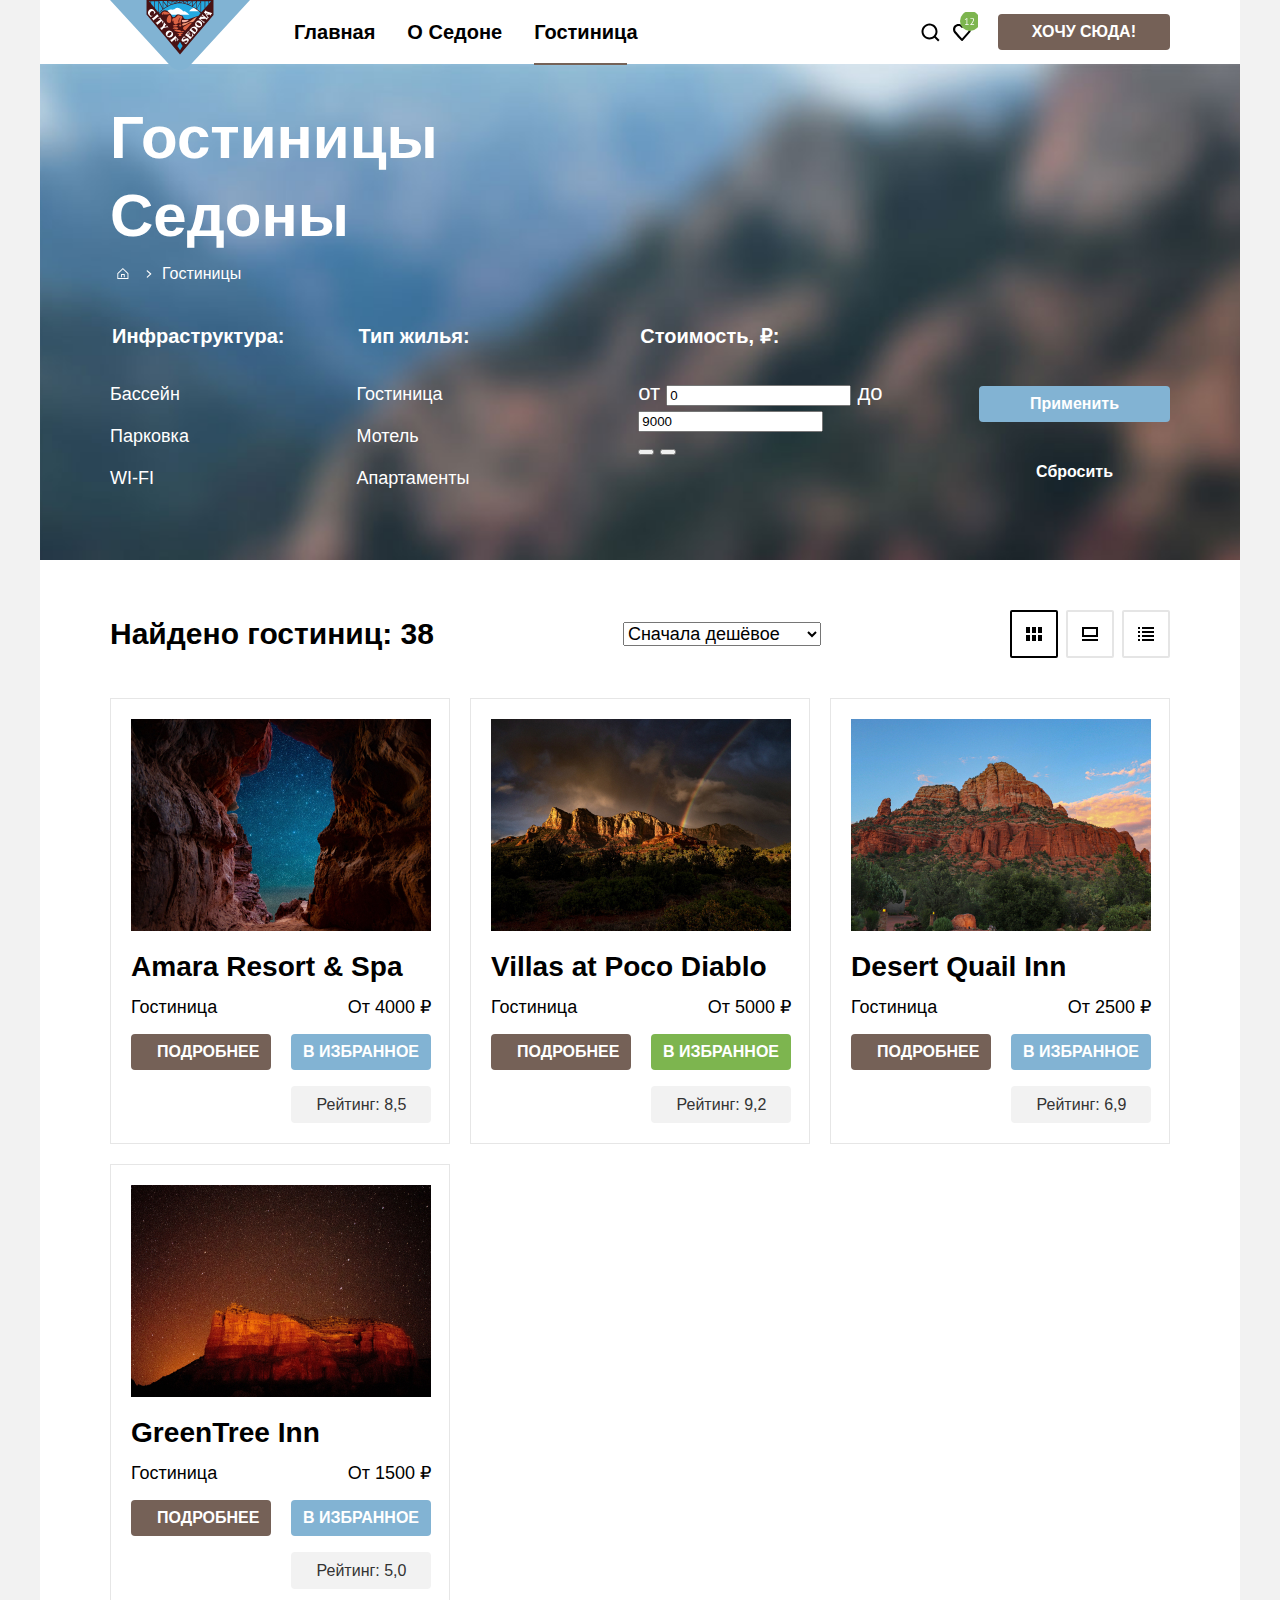
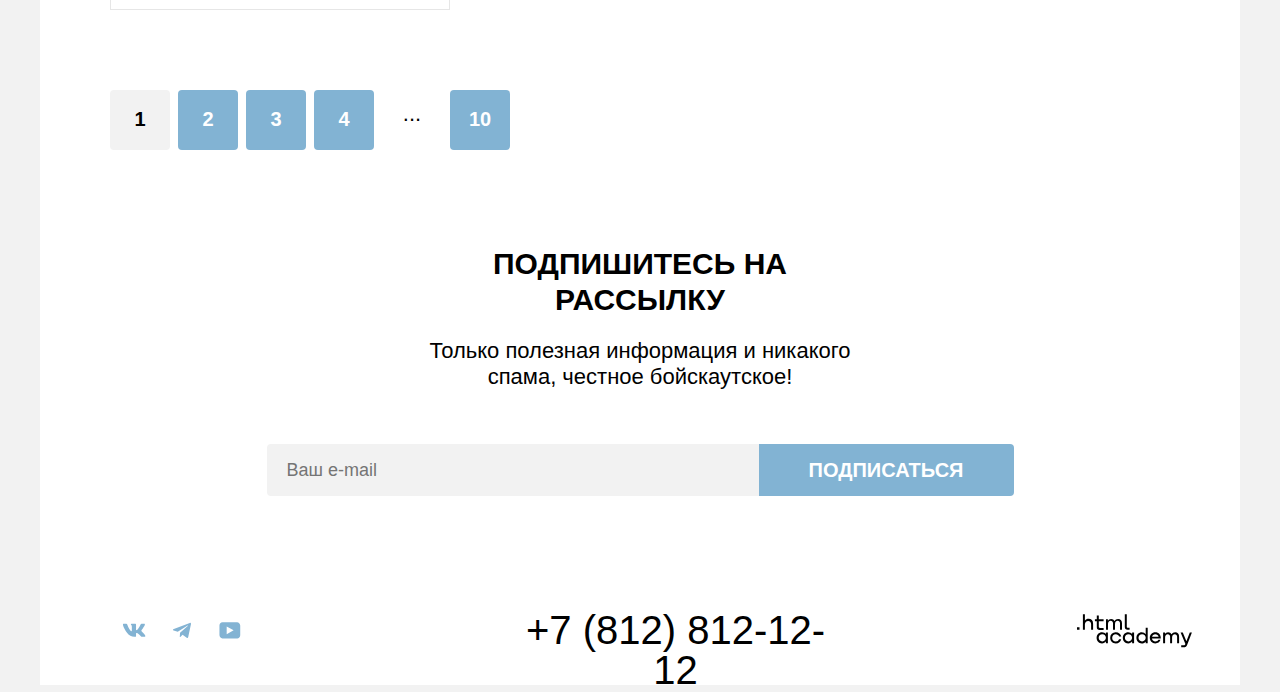
==== catalog.html @ b6781c2a "Добавляет спан и изменят название класса в фильтр гостиниц" ====
<!DOCTYPE html>
<html lang="ru">
  <head>
    <meta charset="utf-8">
    <title>Каталог</title>
    <link rel="stylesheet" href="styles/styles.css">
  </head>
  <body>
    <!--Шапка-->
    <header class="main-header">
      <nav class="main-navigation">
        <a class="main-header-logo return-logo" href="index.html">
          <img src="images/header/logo.svg" width="140" height="70" class="logo" alt="логотип Седоны">
        </a>

        <ul class="navigation-list">
          <li class="navigation-item">
            <a class="navigation-link" href="index.html">Главная</a>
          </li>
          <li class="navigation-item">
            <a class="navigation-link" href="index.html">О Седоне</a>
          </li>
          <li class="navigation-item">
            <a class="navigation-link navigation-link-current" href="catalog.html">Гостиница</a>
          </li>
        </ul>

        <ul class="navigation-list navigation-user">
          <li class="navigation-item">
            <a class="navigation-link" href="#">
              <span class="visually-hidden">
                Поиск
              </span>
            </a>
          </li>
          <li class="navigation-item">
            <a class="navigation-link" href="#">
              <span class="visually-hidden">
                Избранное
              </span>
            </a>
          </li>
          <li class="navigation-item">
            <a class="navigation-link-button" href="#">
              <span class="link-want">
                Хочу сюда!
              </span>
            </a>
          </li>
        </ul>
      </nav>
    </header>


    <main class="main-current main-container">
      <div class="page-container">
        <!--Хлебные крошки-->
        <section class="catalog-hotels-filter">
          <header class="inner-header">
            <h1 class="inner-header-title">Гостиницы Седоны</h1>
            <ul class="breadcrumb">
              <li class="breadcrumb-item">
                <a class="breadcrumb-link" href="index.html">
                  <svg class="breadcrumb-icon" aria-hidden="true" focusable="false" width="12" height="15" viewBox="0 0 13 13" fill="currentColor" xmlns="http://www.w3.org/2000/svg">
                    <path d="M6.37.5l-6 5.8v6.2h12V6.3l-6-5.8zm5 11h-10V6.7l5-4.8 5 4.8v4.8z"/>
                    <path d="M4.37 10.5h1V8h2v2.5h1V7h-4v3.5z"/>
                  </svg>
                  <span class="visually-hidden">Главная</span>
                </a>
              </li>
              <li class="breadcrumb-item">
                <a class="breadcrumb-link">Гостиницы</a>
              </li>
            </ul>
          </header>

          <!--Фильтр гостинец-->
          <form class="catalog-filter" action="https://echo.htmlacademy.ru/" method="get">
            <h2 class="visually-hidden">Список отелей с фильтрами</h2>
            <fieldset class="catalog-filter-group">
              <legend class="catalog-filter-title">Инфраструктура:</legend>
              <ul class="catalog-filter-list">
                <li class="catalog-filter-item">
                  <label class="control">
                    <input class="visually-hidden control-input" type="checkbox" name="swimming-pool" checked>
                    <span class="control-mark"></span>
                    <span class="control-label">Бассейн</span>
                  </label>
                </li>
                <li class="catalog-filter-item">
                  <label class="control">
                    <input class="visually-hidden control-input" type="checkbox" name="parking" checked>
                    <span class="control-mark"></span>
                    <span class="control-label">Парковка</span>
                  </label>
                </li>
                <li class="catalog-filter-item">
                  <label class="control">
                    <input class="visually-hidden control-input" type="checkbox" name="wi-fi">
                    <span class="control-mark"></span>
                    <span class="control-label">WI-FI</span>
                  </label>
                </li>
              </ul>
            </fieldset>

            <fieldset class="catalog-filter-group">
              <legend class="catalog-filter-title">Тип жилья:</legend>
              <ul class="catalog-filter-list">
                <li class="catalog-filter-item">
                  <label class="control">
                    <input class="visually-hidden control-input" type="radio" name="type-housing" value="hotel" checked>
                    <span class="control-mark"></span>
                    <span class="control-label">Гостиница</span>
                  </label>
                </li>
                <li class="catalog-filter-item">
                  <label class="control">
                    <input class="visually-hidden control-input" type="radio" name="type-housing" value="motel">
                    <span class="control-mark"></span>
                    <span class="control-label">Мотель</span>
                  </label>
                </li>
                <li class="catalog-filter-item">
                  <label class="control">
                    <input class="visually-hidden control-input" type="radio" name="type-housing" value="apartments">
                    <span class="control-mark"></span>
                    <span class="control-label">Апартаменты</span>
                  </label>
                </li>
              </ul>
            </fieldset>

            <fieldset class="catalog-filter-group catalog-сost">
              <legend class="catalog-filter-title">Стоимость, ₽:</legend>
              <div class="range">
                <div class="range-wrapper-inputs">
                  <label class="range-left-label" for="min-value">от</label>
                  <input class="range-input" name="min-value" id="min-value" type="number" min="0" value="0">
                  <span class="visually-hidden">минимальное значение</span>
                  <label class="range-right-label" for="max-value">до</label>
                  <input class="range-input range-input-right" name="max-value" id="max-value" type="number" value="9000">
                  <span class="visually-hidden">максимальное значение</span>
                </div>

                <div class="range-scale">
                  <div class="range-bar" style="left: 0; width: 226px">
                    <button class="range-toggle toggle-min">
                      <span class="visually-hidden">Изменить минимальную цену.</span>
                    </button>
                    <button class="range-toggle toggle-max">
                      <span class="visually-hidden">Изменить максимальную цену.</span>
                    </button>
                  </div>
                </div>
              </div>
            </fieldset>

            <!--Кнопки-->
            <div class="container-button">
              <button class="button-apply" type="submit">Применить</button>
              <button class="button-reset" type="submit">Сбросить</button>
            </div>
          </form>
        </section>

        <!--Каталог гостинец-->
        <section class="catalog-hotels">
          <h2 class="visually-hidden">Каталог гостиниц</h2>
          <p class="number-hotels">Найдено гостиниц: 38</p>
          <select class="select-control" aria-label="Сортировка">
            <option class="cheap">Сначала дешёвое</option>
            <option class="popular">Сначала популярное</option>
            <option class="expensive">Сначала дорогое</option>
          </select>

          <div class="container-form">
            <a class="button-table" href="#">
              <span class="visually-hidden">Показать в виде таблицы</span>
            </a>
            <a class="button-slideshow" href="#">
              <span class="visually-hidden">Показать в виде шлайд-шоу</span>
            </a>
            <a class="button-list" href="#">
              <span class="visually-hidden">Показать в виде листа</span>
            </a>
          </div>
        </section>

        <!--Карточки гостиниц-->
        <section class="card">
          <div class="wrapper-card">
            <ul class="hotel-list">
              <li class="hotel-card">
                <a class="hotel-card-link" href="catalog.html">
                  <img class="hotel-card-image" src="images/catalog-page/hotels/amara-resort-spa.jpg" width="300" height="212" alt="Amara Resort & Spa">
                  <h3 class="hotel-card-title">Amara Resort & Spa</h3>
                </a>
                <div class="wrapper">
                  <span class="hotel-card-text">Гостиница</span>
                  <span class="hotel-card-text-value">От 4000 ₽</span>
                  <a class="hotel-card-button" href="catalog.html">подробнее</a>
                  <button class="hotel-card-button-add" type="button">в избранное</button>
                  <p class="hotel-rating rating-star-4">
                    <span class="visually-hidden">4 звезды</span>
                  </p>
                  <p class="hotel-top-card">Рейтинг: 8,5</p>
                </div>
              </li>
            </ul>
            <ul class="hotel-list">
              <li class="hotel-card">
                <a class="hotel-card-link" href="catalog.html">
                  <img class="hotel-card-image" src="images/catalog-page/hotels/villas-at-poco-diablo.jpg" width="300" height="212" alt="Villas at Poco Diablo">
                  <h3 class="hotel-card-title">Villas at Poco Diablo</h3>
                </a>
                <div class="wrapper">
                  <span class="hotel-card-text">Гостиница</span>
                  <span class="hotel-card-text-value">От 5000 ₽</span>
                  <a class="hotel-card-button" href="catalog.html">подробнее</a>
                  <button class="hotel-card-button-add hotel-chosen" type="button">в избранное</button>
                  <p class="hotel-rating rating-star-4">
                    <span class="visually-hidden">4 звезды</span>
                  </p>
                  <p class="hotel-top-card">Рейтинг: 9,2</p>
                </div>
              </li>
            </ul>
            <ul class="hotel-list">
              <li class="hotel-card">
                <a class="hotel-card-link" href="catalog.html">
                  <img class="hotel-card-image" src="images/catalog-page/hotels/desert-quail-inn.jpg" width="300" height="212" alt="Desert Quail Inn">
                  <h3 class="hotel-card-title">Desert Quail Inn</h3>
                </a>
                <div class="wrapper">
                  <span class="hotel-card-text">Гостиница</span>
                  <span class="hotel-card-text-value">От 2500 ₽</span>
                  <a class="hotel-card-button" href="catalog.html">подробнее</a>
                  <button class="hotel-card-button-add" type="button">в избранное</button>
                  <p class="hotel-rating rating-star-3">
                    <span class="visually-hidden">3 звезды</span>
                  </p>
                  <p class="hotel-top-card">Рейтинг: 6,9</p>
                </div>
              </li>
            </ul>
            <ul class="hotel-list">
              <li class="hotel-card">
                <a class="hotel-card-link" href="catalog.html">
                  <img class="hotel-card-image" src="images/catalog-page/hotels/greentree-inn.jpg" width="300" height="212" alt="GreenTree Inn">
                  <h3 class="hotel-card-title">GreenTree Inn</h3>
                </a>
                <div class="wrapper">
                  <span class="hotel-card-text">Гостиница</span>
                  <span class="hotel-card-text-value">От 1500 ₽</span>
                  <a class="hotel-card-button" href="catalog.html">подробнее</a>
                  <button class="hotel-card-button-add" type="button">в избранное</button>
                  <p class="hotel-rating rating-star-2">
                    <span class="visually-hidden">2 звезды</span>
                  </p>
                  <p class="hotel-top-card">Рейтинг: 5,0</p>
                </div>
              </li>
            </ul>
          </div>

          <!--Пагинация-->
          <ul class="card-pagination">
            <li class="pagination-item">
              <a class="pagination-link pagination-choose">1</a>
            </li>
            <li class="pagination-item">
              <a class="pagination-link" href="#">2</a>
            </li>
            <li class="pagination-item">
              <a class="pagination-link" href="#">3</a>
            </li>
            <li class="pagination-item">
              <a class="pagination-link" href="#">4</a>
            </li>
            <li class="pagination-item">
              <a class="pagination-link pagination-other" href="#">...</a>
            </li>
            <li class="pagination-item">
              <a class="pagination-link">10</a>
            </li>
          </ul>
        </section>

        <!-- Рассылка -->
        <section class="newsletter newsletter-catalog">
          <h2 class="newsletter-title">Подпишитесь на рассылку</h2>
          <p class="newsletter-text">Только полезная информация и никакого спама, честное бойскаутское!</p>
          <form class="newsletter-form" action="https://echo.htmlacademy.ru/" method="post">
            <label class="newsletter-label">
              <input class="field" placeholder="Ваш e-mail" type="email" name="newsletter-email">
            </label>
            <button class="newsletter-button" type="submit">Подписаться</button>
          </form>
        </section>
      </div>
    </main>

    <!-- Подвал -->
    <footer class="main-footer">
      <section class="footer-social">
        <h2 class="visually-hidden">Нас можно найти</h2>
        <ul class="footer-social-list">
          <li class="footer-social-item">
            <a class="footer-social-link" href="https://vk.com/htmlacademy">
              <svg class="vkontakte-icon" aria-hidden="true" focusable="false" width="24" height="14" viewBox="0 0 25 15" fill="currentColor" xmlns="http://www.w3.org/2000/svg">
                <path fill-rule="evenodd" clip-rule="evenodd" d="M24.116 1.804c.166-.546 0-.948-.795-.948h-2.625c-.668 0-.976.347-1.143.73 0 0-1.335 3.196-3.226 5.272-.612.602-.89.793-1.224.793-.167 0-.418-.19-.418-.738V1.804c0-.656-.184-.948-.74-.948H9.817c-.417 0-.668.304-.668.593 0 .621.946.765 1.043 2.513V7.76c0 .833-.153.984-.487.984-.89 0-3.055-3.21-4.34-6.885-.249-.715-.5-1.003-1.172-1.003H1.566c-.75 0-.9.347-.9.73 0 .682.89 4.07 4.145 8.551 2.17 3.06 5.225 4.72 8.008 4.72 1.67 0 1.875-.369 1.875-1.004V11.54c0-.737.158-.884.687-.884.39 0 1.057.192 2.615 1.667 1.78 1.75 2.073 2.533 3.075 2.533h2.625c.75 0 1.126-.368.91-1.096-.238-.724-1.088-1.775-2.215-3.022-.612-.71-1.53-1.475-1.809-1.858-.389-.49-.278-.71 0-1.147 0 0 3.2-4.426 3.533-5.929h.001z">
              </svg>
              <span class="visually-hidden">ВКонтакте</span>
            </a>
          </li>
          <li class="footer-social-item">
            <a class="footer-social-link" href="https://t.me/htmlacademy">
              <svg class="telegram-icon" aria-hidden="true" focusable="false"  width="18" height="16" viewBox="0 0 18 16" fill="currentColor" xmlns="http://www.w3.org/2000/svg">
                <path d="M16.79.96L.84 7.1c-1.09.44-1.08 1.05-.2 1.32l4.1 1.28 9.47-5.98c.44-.27.85-.13.52.17l-7.68 6.93-.28 4.22c.41 0 .6-.2.83-.41l1.99-1.94 4.13 3.06c.77.42 1.31.2 1.5-.71l2.72-12.8c.28-1.1-.43-1.61-1.16-1.28z">
              </svg>
              <span class="visually-hidden">Телеграм</span>
            </a>
          </li>
          <li class="footer-social-item">
            <a class="footer-social-link" href="https://www.youtube.com/user/htmlacademyru">
              <svg class="youtube-icon" aria-hidden="true" focusable="false"  width="22" height="17" viewBox="0 0 23 18" fill="currentColor" xmlns="http://www.w3.org/2000/svg">
                <path d="M18.94.36H3.51C1.65.36.33 1.95.33 3.76v10.09c0 1.91 1.32 3.5 3.18 3.5h15.65c1.64 0 3.17-1.59 3.17-3.4V3.76c-.22-1.8-1.53-3.4-3.39-3.4zM7.99 12.89V4.82l7.34 4.04-7.34 4.03z">
              </svg>
              <span class="visually-hidden">Ютуб</span>
            </a>
          </li>
        </ul>
      </section>

      <section class="footer-contact">
        <h2 class="visually-hidden">Номер телефона</h2>
        <a class="footer-contact-number" href="tel:+78128121212">+7 (812) 812-12-12</a>
      </section>

      <section class="logo-html-academy">
        <h2 class="visually-hidden">Логотип html academy</h2>
        <a class="logo-html-academy-link" href="https://htmlacademy.ru/">
          <svg class="html-academy-icon" aria-hidden="true" focusable="false"  width="115" height="34" fill="currentColor" xmlns="http://www.w3.org/2000/svg">
            <path d="M0 13.26v2.6h2.5v-2.6H0zm11.6-8.4c-1.6 0-2.8.7-3.6 1.7h-.1V.36h-2v15.5h2v-5.3c0-2.1 1.3-3.6 3.3-3.6 1.8 0 2.9 1.4 2.9 3.2v5.7h2v-6.1c.1-3-1.8-4.9-4.5-4.9zm15 .3h-4.8v-3.7h-2v3.8h-1.9v2h1.9v6c0 1.7 1 2.7 2.7 2.7h4.1v-2h-3.7c-.7 0-1.1-.4-1.1-1.1v-5.7h4.8v-2zm14.5-.2c-1.6 0-2.9.8-3.5 2.1h-.1c-.6-1.2-1.8-2.1-3.4-2.1-1.4 0-2.5.8-3.1 1.8h-.1v-1.6H29v10.6h2v-5.4c0-2 1-3.5 2.6-3.5 1.5 0 2.4 1 2.4 2.6v6.3h2v-5.6c0-2.4 1.4-3.3 2.6-3.3 1.5 0 2.4 1 2.4 2.6v6.3h2v-6.5c.1-2.5-1.4-4.3-3.9-4.3zm6.7 8.1c0 1.7 1 2.7 2.8 2.7h2v-2h-1.7c-.7 0-1.1-.4-1.1-1.1V.36h-2v12.7zm-18.9 7c-.9-1.1-2.2-1.8-3.9-1.8-3.1 0-5.4 2.3-5.4 5.6s2.3 5.6 5.4 5.6c1.8 0 3-.8 3.8-1.9h.1v1.6h2v-10.6h-2v1.5zm-3.6 7.4c-2.2 0-3.6-1.6-3.6-3.6s1.4-3.6 3.6-3.6 3.6 1.6 3.6 3.6c0 1.9-1.4 3.6-3.6 3.6zm18.9-5.1c-.5-2.4-2.6-4.1-5.4-4.1a5.4 5.4 0 0 0-5.6 5.6c0 3.1 2.2 5.6 5.6 5.6 2.8 0 4.9-1.8 5.4-4.2h-2.1a3.4 3.4 0 0 1-3.3 2.3c-2.2 0-3.6-1.6-3.6-3.6s1.4-3.6 3.6-3.6c1.6 0 2.8 1 3.3 2.2h2.1v-.2zm10.9-2.3c-.9-1.1-2.2-1.8-3.9-1.8-3.1 0-5.4 2.3-5.4 5.6s2.3 5.6 5.4 5.6c1.8 0 3-.8 3.8-1.9h.1v1.6h2v-10.6h-2v1.5zm-3.6 7.4c-2.2 0-3.6-1.6-3.6-3.6s1.4-3.6 3.6-3.6 3.6 1.6 3.6 3.6c0 1.9-1.5 3.6-3.6 3.6zm17.2-7.3c-.9-1.1-2.2-1.9-3.9-1.9-3.1 0-5.4 2.3-5.4 5.6s2.2 5.6 5.4 5.6c1.7 0 3-.8 3.8-1.8h.1v1.5h2v-15.4h-2v6.4zm-3.6 7.3c-2.2 0-3.6-1.6-3.6-3.6s1.4-3.6 3.6-3.6 3.6 1.6 3.6 3.6c-.1 2-1.5 3.6-3.6 3.6zm13.2-9.2c-3.3 0-5.5 2.5-5.5 5.6 0 3 2.1 5.6 5.5 5.6 2.5 0 4.5-1.3 5.2-3.6h-2.1c-.5 1-1.6 1.6-3 1.6-1.9 0-3.3-1.3-3.4-2.9h8.8c.2-3.6-2-6.3-5.5-6.3zm0 1.9c1.7 0 3 1 3.3 2.6h-6.5c.3-1.5 1.5-2.6 3.2-2.6zm19.9-1.9c-1.6 0-2.9.8-3.6 2h-.1c-.6-1.2-1.8-2-3.4-2-1.4 0-2.5.7-3.1 1.8v-1.5h-1.9v10.6h2v-5.4c0-2 1-3.4 2.6-3.5 1.5 0 2.4 1 2.4 2.6v6.3h2v-5.6c0-2.4 1.4-3.3 2.6-3.3 1.5 0 2.4 1 2.4 2.6v6.3h2v-6.5c.1-2.6-1.4-4.4-3.9-4.4zm11.2 9.1l-3.6-8.9h-2.2l4.8 11.6c-.3.9-.7 1.2-1.7 1.2h-2.5v2h2.5c1.8 0 2.8-.8 3.5-2.6l4.7-12.2h-2.1l-3.4 8.9z">
          </svg>
        </a>
      </section>
    </footer>
  </body>
</html>
---- styles/styles.css ----
@font-face {
  font-family: "PT Sans";
  font-style: normal;
  font-weight: 400;
  src: url("../fonts/ptsans-400.woff2") format("woff2");
  font-display: swap;
}

@font-face {
  font-family: "PT Sans";
  font-style: normal;
  font-weight: 700;
  src: url("../fonts/ptsans-700.woff2") format("woff2");
  font-display: swap;
}

html {
  height: 100%;
}

body {
  font-family: "PT Sans", sans-serif;
  font-size: 22px;
  font-weight: 400;
  line-height: 26px;
  background-color: #f2f2f2;
  color: #000000;
  display: flex;
  flex-direction: column;
  margin: 0;
  min-height: 100%;
}

.main-container {
  flex-grow: 1;
}

.page-container {
  margin: 0 auto;
  width: 1200px;
}

.visually-hidden {
  position: absolute;
  width: 1px;
  height: 1px;
  margin: -1px;
  border: 0;
  padding: 0;
  white-space: nowrap;
  clip-path: inset(100%);
  clip: rect(0, 0, 0, 0);
  overflow: hidden;
}

/*Кнопки*/
.newsletter-button {
  font-family: "PT Sans", sans-serif;
  font-size: 20px;
  line-height: 36px;
  color: #ffffff;
  background-color: #82b3d3;
  font-weight: 700;
  text-align: center;
  text-transform: uppercase;
  border: none;
  border-radius: 0 4px 4px 0;
  padding: 8px 50px;
}

.newsletter-button:hover {
  background-color: #68a2ca;
}

.newsletter-button:focus-visible {
  background-color: #68a2ca;
}

.newsletter-button:active {
  background-color: #82b3d3;
  color: rgba(255, 255, 255, 0.3);
}


.button-apply {
  font-size: 16px;
  line-height: 20px;
  color: #ffffff;
  background-color: #82b3d3;
  font-weight: 700;
  text-align: center;
}

.button-reset {
  font-size: 16px;
  line-height: 20px;
  color: #ffffff;
  font-weight: 700;
  text-align: center;
}

.hotel-card-button-add {
  font-size: 16px;
  line-height: 20px;
  color: #ffffff;
  background-color: #82b3d3;
  font-weight: 700;
  text-align: center;
  border-radius: 4px;
  border: none;
  text-transform: uppercase;
}

.hotel-card-button-add:hover {
  background-color: #68a2ca;
}

.hotel-card-button-add:focus-visible {
  background-color: #68a2ca;
}

.hotel-card-button-add:active {
  background-color: #82b3d3;
  color: rgba(255, 255, 255, 0.3);
}

/*<Шапка*/
.main-header{
  background-color: #ffffff;
  width: 1200px;
  margin: 0 auto;
}

.main-header-logo {
  margin: 0 30px 0 70px;
  position: absolute;
  z-index: 1;
}

.main-navigation {
  width: 1200px;
  display: flex;
}

.navigation-list {
  min-width: 432px;
  margin: 0 0 0 238px;
  padding: 0;
  list-style-type: none;
  display: flex;
  flex-wrap: wrap;
  align-items: center;
}

.navigation-list .navigation-user {
  min-width: 44px;
  min-height: 64px;
}

.navigation-user {
  min-width: 295px;
  margin-left: auto;
  margin-right: 70px;
  justify-content: flex-end;
}

.navigation-user .navigation-item:nth-child(1) .navigation-link {
  background-image: url(../images/header/search.svg);
  background-repeat: no-repeat;
  background-position: center;
}

.navigation-user .navigation-item:nth-child(2) .navigation-link {
  background-image: url(../images/header/add-to-favorites.svg);
  background-repeat: no-repeat;
  background-position: center;
}

.navigation-link {
  font-size: 20px;
  line-height: 24px;
  color: #000000;
  font-weight: 700;
  text-align: center;
  text-decoration: none;
  text-transform: capitalize;
  padding: 20px 16px;
  display: block;
}

.navigation-link:hover {
  outline: 2px solid #000000;
}

.navigation-link:focus-visible {
  outline: 2px solid #000000;
}

.navigation-link:active {
  outline: 2px solid #000000;
}

.navigation-current::before {
  height: 2px;
  background-color: #756257;
  width: 68px;
  content: "";
  position: absolute;
  top: 63px;
  z-index: 1;
}

.navigation-link-button {
  font-size: 16px;
  line-height: 20px;
  color: #ffffff;
  background-color: #756157;
  font-weight: 700;
  text-align: center;
  text-decoration: none;
  text-transform: uppercase;
  display: block;
  padding: 8px 34px;
  margin-left: 20px;
  border-radius: 4px;
}

.navigation-link-button:hover {
  background-color: #615048;
}

.navigation-link-button:focus-visible {
  background-color: #615048;
}

.navigation-link-button:active {
  background-color: #756157;
  color: rgba(255, 255, 255, 0.3);
}

/*Добро пожаловать в Седону*/
.welcom-sedona {
  background-image: url("../images/background-сanyon.jpg");
  background-color: 	#808080;
  background-repeat: no-repeat;
  text-align: center;
  position: relative;
  padding: 51px 0 81px;
  background-size: cover;
  background-position: center;
}

.welcom-sedona::after {
  content: "";
  background-image: url("../images/white-background.svg");
  position: absolute;
  width: 1200px;
  height: 57px;
  left: 0;
  top: 432px;
}

/*Описание Седоны*/
.description-sedona {
background-color: #ffffff;
height: 282px;
}

.sedona {
  font-size: 30px;
  line-height: 36px;
  font-weight: 700;
  text-align: center;
  text-transform: uppercase;
  padding: 69px 290px 25px;
  margin: 0;
}

.sedona-text{
  text-align: center;
  margin: 0;
  padding: 0 274px 90px 275px;
}

/*Преимущества*/
.advantages {
  font-size: 18px;
  line-height: 21px;
  background-color: rgba(131, 179, 211, 0.12);
  text-align: center;
}

.advantages-list{
  padding: 0;
  margin: 0;
  display: flex;
  flex-wrap: wrap;
}

.advantages-item {
  width: 400px;
  min-height: 384px;
  list-style-type: none;
  display: flex;
  justify-content: center;
  align-items: center;
}

.advantages-title {
  font-size: 24px;
  line-height: 28px;
  font-weight: 700;
  text-transform: uppercase;
  margin: 0;
  padding-bottom: 30px;
  position: relative;
}

.advantages-title::before {
  position: absolute;
  height: 2px;
  width: 60px;
  background-color: rgba(0, 0, 0, 0.3);
  content: "";
  left: 85px;
  bottom: 0;
  right: 85px;
}

.title-town::before {
  background-color: rgba(255, 255, 255, 0.3);
}

.title-bridge::before {
  background-color: rgba(255, 255, 255, 0.3);
}

.title-icon {
  font-size: 24px;
  line-height: 28px;
  font-weight: 700;
  text-transform: uppercase;
  margin: 0;
  padding: 182px 0 30px;
  position: relative;
}

.title-home::before {
  content: "";
  background-image: url(../images/advantages/icon-home.svg);
  background-repeat: no-repeat;
  background-position: center;
  position: absolute;
  top: 85px;
  width: 75px;
  height: 72px;
}

.title-food::before {
  content: "";
  background-image: url(../images/advantages/icon-food.svg);
  background-repeat: no-repeat;
  position: absolute;
  top: 85px;
  width: 74px;
  height: 70px;
  right: 78px;
}

.title-souvenir::before {
  content: "";
  background-image: url(../images/advantages/icon-souvenir.svg);
  background-repeat: no-repeat;
  position: absolute;
  top: 85px;
  width: 64px;
  height: 76px;
  right: 83px;
}

.advantages-description {
  margin: 0;
  padding-top: 30px;
}

.advantages-item-town {
  color: #ffffff;
  background-color: #82b3d3;
  width: 400px;
  min-height: 384px;
  list-style-type: none;
  display: flex;
  justify-content: center;
  align-items: center;
}

.advantages-container {
  width: 230px;
}

.advantages-item-picture {
  list-style-type: none;
  display: block;
  height: 384px;
}

.advantages-item-road {
  background-color: rgba(131, 179, 211, 0.2);
  width: 400px;
  min-height: 384px;
  list-style-type: none;
  display: flex;
  justify-content: center;
  align-items: center;
}

.advantages-item-bridge {
  color: #ffffff;
  background-color: #82b3d3;
  width: 400px;
  min-height: 384;
  list-style-type: none;
  display: flex;
  justify-content: center;
  align-items: center;
}

.advantages-item-food {
  background-color: #ffffff;
  width: 400px;
  min-height: 384px;
  list-style-type: none;
  display: flex;
  justify-content: center;
  align-items: center;
}

.advantages-title title-home::before {
  content: "";
  background-image: url(../images/advantages/icon-home.svg);
  position: absolute;
}

/*Поиск гостиницы в Седоне*/
.interest {
  text-align: center;
  background-color: #ffffff;
  margin: 0;
  padding: 0;
}

.interest-title {
  font-size: 30px;
  line-height: 36px;
  font-weight: 700;
  text-transform: uppercase;
  padding: 96px 451px 20px;
  margin: 0;
}

.interest-description {
  margin: 0;
  padding: 0 304px 62px;
  color: #333333;
}

.interest-button {
  font-size: 20px;
  line-height: 36px;
  font-weight: 700;
  color: #ffffff;
  background-color: #756157;
  text-decoration: none;
  text-transform: uppercase;
  padding: 8px 50px;
  border-radius: 4px;
}

.interest-button:hover {
  background-color: #615048;
}

.interest-button:focus-visible {
  background-color: #615048;
}

.interest-button:active {
  background-color: #756157;
  color: rgba(255, 255, 255, 0.3);
}

.container-link {
  padding: 0 412px 96px;
}

/*Рассылка*/
.newsletter {
  color: #ffffff;
  background-image: url("../images/background-newsletter.jpg");
  width: 1200px;
  height: 415px;
  text-align: center;
  background-repeat: no-repeat;
  background-size: cover;
}

.newsletter-title {
  font-size: 30px;
  line-height: 36px;
  font-weight: 700;
  text-transform: uppercase;
  text-align: center;
  margin: 0;
  padding: 96px 398px 20px;
}

.newsletter-text {
  margin: 0;
  padding: 0 363px 54px;
}

.newsletter-form {
  padding: 0 258px 104px;
  display: flex;
  justify-content: center;
}

.field {
  font-family: 'PT Sans' ,sans-serif;
  font-size: 18px;
  line-height: 24px;
  border: none;
  padding: 14px 20px;
  width: 452px;
  border-radius: 4px 0 0 4px;
  background-color: #F2F2F2;
}

/*Подвал*/
.main-footer{
  background-color: #ffffff;
  width: 1200px;
  height: 120px;
  display: flex;
  margin: 0 auto;
  justify-content: space-between;
}

.footer-social {
  width: 164px;
  height: 40px;
  padding: 45px 0 35px 70px;
}

.footer-social-list {
  display: flex;
  list-style-type: none;
  min-width: 200px;
  min-height: 40px;
  margin: 0;
  padding: 0;
  flex-wrap: wrap;
}

.footer-social-item {
  width: 48px;
  height: 40px;
}

.footer-social-link {
  position: relative;
}

.vkontakte-icon {
  position: absolute;
  top: 13px;
  left: 12px;
  color: #83b3d3;
}

.telegram-icon {
  position: absolute;
  top: 12px;
  left: 15px;
  color: #83b3d3;
}

.youtube-icon {
  position: absolute;
  top: 12px;
  left: 13px;
  color: #83b3d3;
}



.vkontakte-icon:hover {
  color: #68a2ca;
}

.vkontakte-icon:focus-visible {
  color: #68a2ca;
}

.vkontakte-icon:active {
  color: rgba(104, 162, 202, 0.3);
}

.telegram-icon:hover {
  color: #68a2ca;
}

.telegram-icon:focus-visible {
  color: #68a2ca;
}

.telegram-icon:active {
  color: rgba(104, 162, 202, 0.3);
}

.youtube-icon:hover {
  color: #68a2ca;
}

.youtube-icon:focus-visible {
  color: #68a2ca;
}

.youtube-icon:active {
  color: rgba(104, 162, 202, 0.3);
}

/*Номер телефона*/
.footer-contact {
  text-align: center;
  padding: 45px 236px 35px;
  display: flex;
}

.footer-contact-number {
  font-size: 40px;
  line-height: 40px;
  color: #000000;
  text-decoration: none;
  width: 331px;
  height: 40px;
}

.footer-contact-number:hover {
  color: #756157;
}

.footer-contact-number:focus-visible {
  color: #756157;
}

.footer-contact-number:active {
  color: rgba(117, 97, 87, 0.3);
}

/*Логотип HTML Academy*/
.logo-html-academy {
  padding: 49px 70px 39px 0;
}

.html-academy-icon {
  color: #000000;
}

.html-academy-icon:hover {
  color: #756157;
}

.html-academy-icon:focus-visible {
  color: #756157;
  background-color: #756157;
}

.html-academy-icon:active {
  color: rgba(117, 97, 87, 0.3);
}

/*Каталог*/
.main-current {
  background-color: #ffffff;
  width: 1200px;
  margin: 0 auto;
}

/*Шапка*/
.navigation-link-current::before {
  height: 2px;
  background-color: #756257;
  width: 93px;
  content: "";
  position: absolute;
  top: 63px;
  z-index: 1;
}

.return-logo:hover {
  outline: 2px solid #000000;
}

.return-logo:focus-visible {
  outline: 2px solid #000000;
}

.return-logo:active {
  outline: 2px solid #000000;
}

/*Хлебные крошки*/
.catalog-hotels-filter {
  background-image: url("../images/catalog-page/background-filter.png");
  color: #ffffff;
  background-size: cover;
  background-repeat: no-repeat;
  padding: 35px 70px 70px;
  background-color: #82b3d3;
}

.inner-header {
  padding-bottom: 40px;
}

.inner-header-title {
  font-size: 60px;
  line-height: 78px;
  font-weight: 700;
  margin: 0;
  width: 494px;
  padding-bottom: 8px;
}

.breadcrumb {
  display: flex;
  min-width: 114px;
  flex-wrap: wrap;
  align-items: center;
  padding: 0;
  list-style-type: none;
  margin: 0;
}

.breadcrumb-link {
  font-size: 16px;
  line-height: 21px;
  font-weight: 400;
  display: block;
  background-image: url(../images/catalog-page/breadcrumb/icon-breadcrumb-arrow.svg);
  background-repeat: no-repeat;
  padding-left: 26px;
  background-size: 6px 10px;
  background-position: center left 10px;
  position: relative;
}

.breadcrumb-icon {
  position: absolute;
  top: 0;
  bottom: 0;
  right: 0;
  left: 0;
  margin: auto;
  color: #ffffff;
}

.breadcrumb-icon:hover {
  color: rgba(255, 255, 255, 0.6);
}

.breadcrumb-icon:focus-visible {
  color: #FFFFFF;
}

.breadcrumb-icon:active {
  color: rgba(255, 255, 255, 0.3);
}

/*Фильтр гостиниц*/
.catalog-filter {
  display: flex;
}

.catalog-filter-group {
  margin: 0;
  padding: 0 70px 0 0;
  border: none;
}

.catalog-filter-group{
  width: 151px;
}

.catalog-filter-list {
  margin: 0;
  padding: 0;
  list-style-type: none;
}

.catalog-filter-item:not(:last-child) {
  padding-bottom: 16px;
}

.catalog-сost {
  width: 288px;
  padding-left: 70px;
}

.catalog-filter-title {
  font-size: 20px;
  line-height: 24px;
  font-weight: 700;
  padding-bottom: 32px;
}

.control {
  font-size: 18px;
  line-height: 23px;
  font-weight: 400;
}

.container-button {
  display: flex;
  flex-direction: column;
  justify-content: end;
}

.button-apply {
  border: none;
  border-radius: 4px;
  padding: 8px 50px;
  margin-bottom: 32px;
}

.button-apply:hover {
  background-color: #68a2ca;
}

.button-apply:focus-visible {
  background-color: #68a2ca;
}

.button-apply:active {
  background-color: #82b3d3;
  color: rgba(255, 255, 255, 0.3);
}

.button-reset {
  border: none;
  background-color: transparent;
  padding: 8px 57px;
}

.button-reset:hover {
  opacity: 0.5;
}

.button-reset:focus-visible {
  color: #FFFFFF;
}

.button-reset:active {
  background-color: #82b3d3;
  color: rgba(255, 255, 255, 0.3)
}


/*Каталог гостиниц*/
.catalog-hotels {
  display: flex;
  width: 1060px;
  padding: 50px 70px 40px;
  justify-content: space-between;
  align-items: center;
}

.number-hotels {
  font-size: 30px;
  line-height: 36px;
  font-weight: 700;
  margin: 0;
}

.select-control {
  font-size: 18px;
  line-height: 21px;
}

.container-form {
  display: flex;
  min-width: 160px;
  height: 48px;
  justify-content:space-between;
  gap: 8px;
}

.button-table {
  color: #000000;
  text-decoration: none;
  width: 48px;
  height: 48px;
  border-radius: 2px;
  border: 2px solid #000000;
  background-image: url(../images/catalog-page/switch-button/switch-button-table.svg);
  background-repeat: no-repeat;
  background-position: center;
  box-sizing: border-box;
}

.button-table:hover {
  outline: 2px solid #000000;
  border: none;
}

.button-table:focus-visible {
  outline: 2px solid #68a2ca;
  border: none;
}

.button-table:active {
  outline: 2px solid #000000;
  border: none;
}

.button-slideshow {
  color: #000000;
  text-decoration: none;
  width: 48px;
  height: 48px;
  border-radius: 2px;
  border: 2px solid #e5e5e5;
  background-image: url(../images/catalog-page/switch-button/switch-button-slideshow.svg);
  background-repeat: no-repeat;
  background-position: center;
  box-sizing: border-box;
}

.button-slideshow:hover {
  outline: 2px solid #000000;
  border: none;
}

.button-slideshow:focus-visible {
  outline: 2px solid #68a2ca;
  border: none;
}

.button-slideshow:active {
  outline: 2px solid #000000;
  border: none;
}

.button-list {
  color: #000000;
  text-decoration: none;
  width: 48px;
  height: 48px;
  border-radius: 2px;
  border: 2px solid #e5e5e5;
  background-image: url(../images/catalog-page/switch-button/switch-button-list.svg);
  background-repeat: no-repeat;
  background-position: center;
  box-sizing: border-box;
}

.button-list:hover {
  outline: 2px solid #000000;
  border: none;
}

.button-list:focus-visible {
  outline: 2px solid #68a2ca;
  border: none;
}

.button-list:active {
  outline: 2px solid #000000;
  border: none;
}

/*Карточки гостиниц*/
.wrapper-card {
  display: grid;
  width: 1060px;
  padding: 0 70px 80px;
  grid-template-columns: repeat(3, 340px);
  gap: 20px;
}

.hotel-list {
  list-style-type: none;
  margin: 0;
  padding: 20px;
  border: 1px solid #e6e6e6;
}

.wrapper {
  display: grid;
  grid-template-columns: 140px 140px;
  gap: 16px 20px;
}

.hotel-card-title {
  margin: 0;
  padding: 16px 0;
}

.hotel-card-link {
  font-size: 24px;
  line-height: 28px;
  font-weight: 700;
  color: #000000;
  text-decoration: none;
}

.hotel-card-text {
  font-size: 18px;
  line-height: 21px;
}

.hotel-card-text-value {
  font-size: 18px;
  line-height: 21px;
  text-align: right;
}

.hotel-card-button {
  font-size: 16px;
  line-height: 20px;
  color: #ffffff;
  background-color: #756157;
  font-weight: 700;
  text-align: center;
  text-decoration: none;
  padding: 8px 26px;
  border-radius: 4px;
  text-transform: uppercase;
}

.hotel-card-button:hover {
  background-color: #615048;
}

.hotel-card-button:focus-visible {
  background-color: #615048;
}

.hotel-card-button:active {
  background-color: #756157;
  color: rgba(255, 255, 255, 0.3);
}

.hotel-chosen {
  background-color: #7db54f;
}

.hotel-chosen:hover {
  background-color: #6c9e42;
}

.hotel-chosen:focus-visible {
  background-color: #6c9e42;
}

.hotel-chosen:active {
  color: rgba(255, 255, 255, 0.3);
  background-color: #7db54f;
}

.hotel-rating {
  margin: 0;
  background-image: url(../images/catalog-page/star.svg);
  background-repeat: space;
}

.rating-star-4 {
  width: 75px;
  margin: 10px 0;
  padding: 6px;
}

.rating-star-3 {
  width: 55px;
  margin: 10px 0;
  padding: 6px;
}

.rating-star-2 {
  width: 30px;
  margin: 10px 0;
  padding: 6px;
}

.hotel-top-card {
  font-size: 16px;
  line-height: 20px;
  color: #333333;
  background-color: #f2f2f2;
  text-align: center;
  margin: 0;
  padding: 9px 22px 8px 23px;
  border-radius: 4px;
  grid-column: 2 / 3;
}

/*Пагинация*/
.card-pagination {
  width: 1060px;
  display: flex;
  list-style-type: none;
  padding: 0 70px;
  margin: 0;
  flex-wrap: wrap;
}

.pagination-item:not(:last-child) {
  margin-right: 8px;
}

.pagination-link {
  display: block;
  box-sizing: border-box;
  width: 60px;
  height: 60px;
  padding: 11px 0 13px;
  font-size: 20px;
  line-height: 36px;
  color: #ffffff;
  background-color: #82b3d3;
  font-weight: 700;
  text-decoration: none;
  text-align: center;
  border-radius: 4px;
}

.pagination-link:hover {
  background-color: #68a2ca;
}
.pagination-link:focus-visible {
  background-color: #68a2ca;
}

.pagination-link:active {
  background-color: #82b3d3;
  color: rgba(255, 255, 255, 0.3);
}

.pagination-choose {
  color: #000000;
  background-color: #f2f2f2;
}

.pagination-choose:hover {
  background-color: #f2f2f2;
}

.pagination-choose:focus-visible {
  background-color: #f2f2f2;
}

.pagination-choose:active {
  background-color: #f2f2f2;
  color: #000000;
}

.pagination-other {
  font-size: 22px;
  line-height: 26px;
  color: #000000;
  background-color: #ffffff;
  font-weight: 400;
}

/*Рассылка*/
.newsletter-catalog {
  background-image: none;
  background-color: #ffffff;
  color: #000000;
}
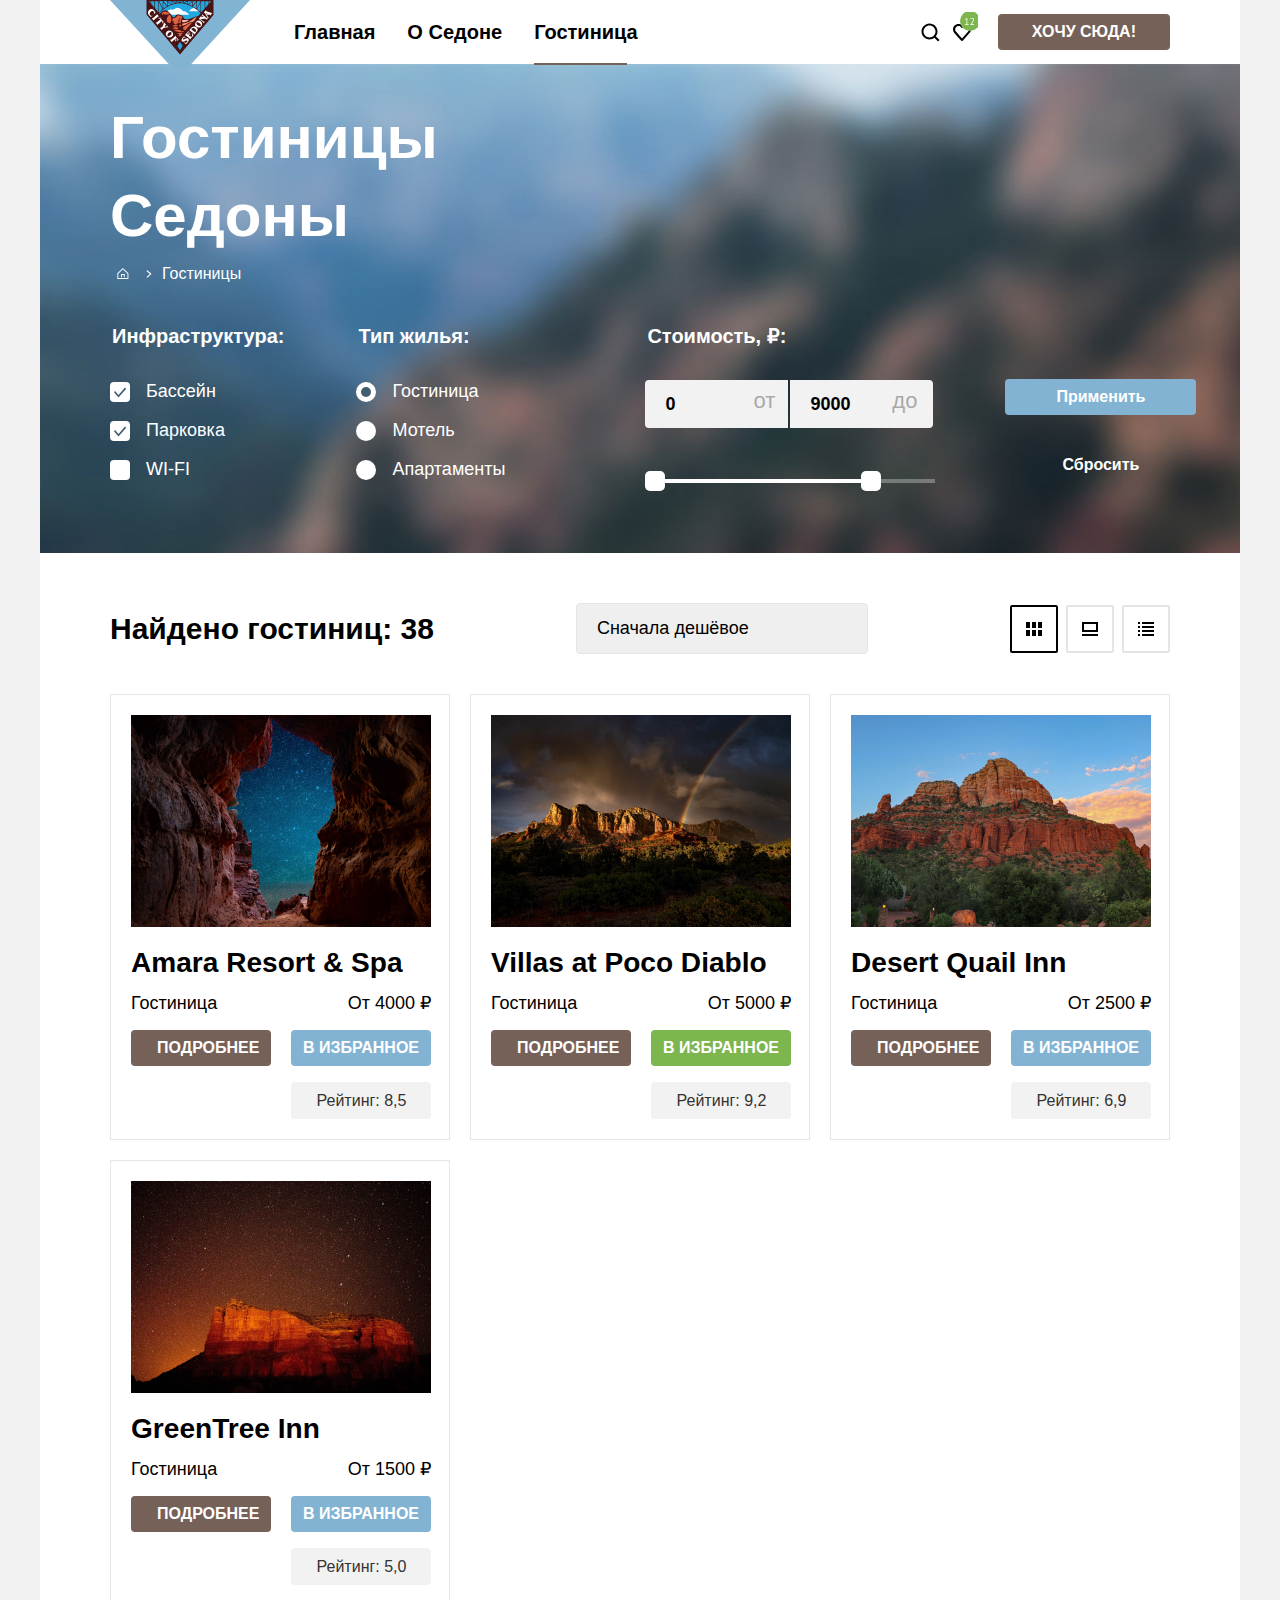
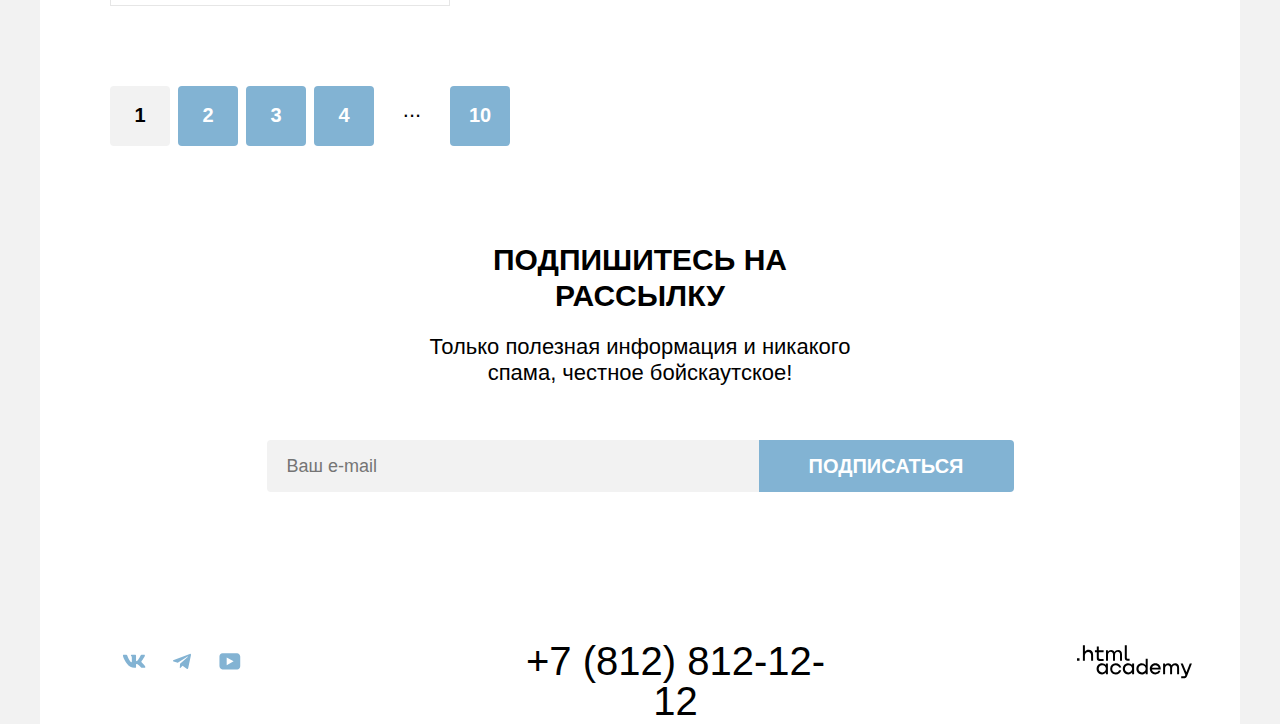
==== commit 71e530bb: "Добавляет / в <path>" ====
--- a/catalog.html
+++ b/catalog.html
@@ -74,7 +74,7 @@
             </ul>
           </header>
 
-          <!--Фильтр гостинец-->
+          <!--Фильтр гостиниц-->
           <form class="catalog-filter" action="https://echo.htmlacademy.ru/" method="get">
             <h2 class="visually-hidden">Список отелей с фильтрами</h2>
             <fieldset class="catalog-filter-group">
@@ -309,7 +309,7 @@
           <li class="footer-social-item">
             <a class="footer-social-link" href="https://vk.com/htmlacademy">
               <svg class="vkontakte-icon" aria-hidden="true" focusable="false" width="24" height="14" viewBox="0 0 25 15" fill="currentColor" xmlns="http://www.w3.org/2000/svg">
-                <path fill-rule="evenodd" clip-rule="evenodd" d="M24.116 1.804c.166-.546 0-.948-.795-.948h-2.625c-.668 0-.976.347-1.143.73 0 0-1.335 3.196-3.226 5.272-.612.602-.89.793-1.224.793-.167 0-.418-.19-.418-.738V1.804c0-.656-.184-.948-.74-.948H9.817c-.417 0-.668.304-.668.593 0 .621.946.765 1.043 2.513V7.76c0 .833-.153.984-.487.984-.89 0-3.055-3.21-4.34-6.885-.249-.715-.5-1.003-1.172-1.003H1.566c-.75 0-.9.347-.9.73 0 .682.89 4.07 4.145 8.551 2.17 3.06 5.225 4.72 8.008 4.72 1.67 0 1.875-.369 1.875-1.004V11.54c0-.737.158-.884.687-.884.39 0 1.057.192 2.615 1.667 1.78 1.75 2.073 2.533 3.075 2.533h2.625c.75 0 1.126-.368.91-1.096-.238-.724-1.088-1.775-2.215-3.022-.612-.71-1.53-1.475-1.809-1.858-.389-.49-.278-.71 0-1.147 0 0 3.2-4.426 3.533-5.929h.001z">
+                <path fill-rule="evenodd" clip-rule="evenodd" d="M24.116 1.804c.166-.546 0-.948-.795-.948h-2.625c-.668 0-.976.347-1.143.73 0 0-1.335 3.196-3.226 5.272-.612.602-.89.793-1.224.793-.167 0-.418-.19-.418-.738V1.804c0-.656-.184-.948-.74-.948H9.817c-.417 0-.668.304-.668.593 0 .621.946.765 1.043 2.513V7.76c0 .833-.153.984-.487.984-.89 0-3.055-3.21-4.34-6.885-.249-.715-.5-1.003-1.172-1.003H1.566c-.75 0-.9.347-.9.73 0 .682.89 4.07 4.145 8.551 2.17 3.06 5.225 4.72 8.008 4.72 1.67 0 1.875-.369 1.875-1.004V11.54c0-.737.158-.884.687-.884.39 0 1.057.192 2.615 1.667 1.78 1.75 2.073 2.533 3.075 2.533h2.625c.75 0 1.126-.368.91-1.096-.238-.724-1.088-1.775-2.215-3.022-.612-.71-1.53-1.475-1.809-1.858-.389-.49-.278-.71 0-1.147 0 0 3.2-4.426 3.533-5.929h.001z"/>
               </svg>
               <span class="visually-hidden">ВКонтакте</span>
             </a>
@@ -317,7 +317,7 @@
           <li class="footer-social-item">
             <a class="footer-social-link" href="https://t.me/htmlacademy">
               <svg class="telegram-icon" aria-hidden="true" focusable="false"  width="18" height="16" viewBox="0 0 18 16" fill="currentColor" xmlns="http://www.w3.org/2000/svg">
-                <path d="M16.79.96L.84 7.1c-1.09.44-1.08 1.05-.2 1.32l4.1 1.28 9.47-5.98c.44-.27.85-.13.52.17l-7.68 6.93-.28 4.22c.41 0 .6-.2.83-.41l1.99-1.94 4.13 3.06c.77.42 1.31.2 1.5-.71l2.72-12.8c.28-1.1-.43-1.61-1.16-1.28z">
+                <path d="M16.79.96L.84 7.1c-1.09.44-1.08 1.05-.2 1.32l4.1 1.28 9.47-5.98c.44-.27.85-.13.52.17l-7.68 6.93-.28 4.22c.41 0 .6-.2.83-.41l1.99-1.94 4.13 3.06c.77.42 1.31.2 1.5-.71l2.72-12.8c.28-1.1-.43-1.61-1.16-1.28z"/>
               </svg>
               <span class="visually-hidden">Телеграм</span>
             </a>
@@ -325,7 +325,7 @@
           <li class="footer-social-item">
             <a class="footer-social-link" href="https://www.youtube.com/user/htmlacademyru">
               <svg class="youtube-icon" aria-hidden="true" focusable="false"  width="22" height="17" viewBox="0 0 23 18" fill="currentColor" xmlns="http://www.w3.org/2000/svg">
-                <path d="M18.94.36H3.51C1.65.36.33 1.95.33 3.76v10.09c0 1.91 1.32 3.5 3.18 3.5h15.65c1.64 0 3.17-1.59 3.17-3.4V3.76c-.22-1.8-1.53-3.4-3.39-3.4zM7.99 12.89V4.82l7.34 4.04-7.34 4.03z">
+                <path d="M18.94.36H3.51C1.65.36.33 1.95.33 3.76v10.09c0 1.91 1.32 3.5 3.18 3.5h15.65c1.64 0 3.17-1.59 3.17-3.4V3.76c-.22-1.8-1.53-3.4-3.39-3.4zM7.99 12.89V4.82l7.34 4.04-7.34 4.03z"/>
               </svg>
               <span class="visually-hidden">Ютуб</span>
             </a>
@@ -342,7 +342,7 @@
         <h2 class="visually-hidden">Логотип html academy</h2>
         <a class="logo-html-academy-link" href="https://htmlacademy.ru/">
           <svg class="html-academy-icon" aria-hidden="true" focusable="false"  width="115" height="34" fill="currentColor" xmlns="http://www.w3.org/2000/svg">
-            <path d="M0 13.26v2.6h2.5v-2.6H0zm11.6-8.4c-1.6 0-2.8.7-3.6 1.7h-.1V.36h-2v15.5h2v-5.3c0-2.1 1.3-3.6 3.3-3.6 1.8 0 2.9 1.4 2.9 3.2v5.7h2v-6.1c.1-3-1.8-4.9-4.5-4.9zm15 .3h-4.8v-3.7h-2v3.8h-1.9v2h1.9v6c0 1.7 1 2.7 2.7 2.7h4.1v-2h-3.7c-.7 0-1.1-.4-1.1-1.1v-5.7h4.8v-2zm14.5-.2c-1.6 0-2.9.8-3.5 2.1h-.1c-.6-1.2-1.8-2.1-3.4-2.1-1.4 0-2.5.8-3.1 1.8h-.1v-1.6H29v10.6h2v-5.4c0-2 1-3.5 2.6-3.5 1.5 0 2.4 1 2.4 2.6v6.3h2v-5.6c0-2.4 1.4-3.3 2.6-3.3 1.5 0 2.4 1 2.4 2.6v6.3h2v-6.5c.1-2.5-1.4-4.3-3.9-4.3zm6.7 8.1c0 1.7 1 2.7 2.8 2.7h2v-2h-1.7c-.7 0-1.1-.4-1.1-1.1V.36h-2v12.7zm-18.9 7c-.9-1.1-2.2-1.8-3.9-1.8-3.1 0-5.4 2.3-5.4 5.6s2.3 5.6 5.4 5.6c1.8 0 3-.8 3.8-1.9h.1v1.6h2v-10.6h-2v1.5zm-3.6 7.4c-2.2 0-3.6-1.6-3.6-3.6s1.4-3.6 3.6-3.6 3.6 1.6 3.6 3.6c0 1.9-1.4 3.6-3.6 3.6zm18.9-5.1c-.5-2.4-2.6-4.1-5.4-4.1a5.4 5.4 0 0 0-5.6 5.6c0 3.1 2.2 5.6 5.6 5.6 2.8 0 4.9-1.8 5.4-4.2h-2.1a3.4 3.4 0 0 1-3.3 2.3c-2.2 0-3.6-1.6-3.6-3.6s1.4-3.6 3.6-3.6c1.6 0 2.8 1 3.3 2.2h2.1v-.2zm10.9-2.3c-.9-1.1-2.2-1.8-3.9-1.8-3.1 0-5.4 2.3-5.4 5.6s2.3 5.6 5.4 5.6c1.8 0 3-.8 3.8-1.9h.1v1.6h2v-10.6h-2v1.5zm-3.6 7.4c-2.2 0-3.6-1.6-3.6-3.6s1.4-3.6 3.6-3.6 3.6 1.6 3.6 3.6c0 1.9-1.5 3.6-3.6 3.6zm17.2-7.3c-.9-1.1-2.2-1.9-3.9-1.9-3.1 0-5.4 2.3-5.4 5.6s2.2 5.6 5.4 5.6c1.7 0 3-.8 3.8-1.8h.1v1.5h2v-15.4h-2v6.4zm-3.6 7.3c-2.2 0-3.6-1.6-3.6-3.6s1.4-3.6 3.6-3.6 3.6 1.6 3.6 3.6c-.1 2-1.5 3.6-3.6 3.6zm13.2-9.2c-3.3 0-5.5 2.5-5.5 5.6 0 3 2.1 5.6 5.5 5.6 2.5 0 4.5-1.3 5.2-3.6h-2.1c-.5 1-1.6 1.6-3 1.6-1.9 0-3.3-1.3-3.4-2.9h8.8c.2-3.6-2-6.3-5.5-6.3zm0 1.9c1.7 0 3 1 3.3 2.6h-6.5c.3-1.5 1.5-2.6 3.2-2.6zm19.9-1.9c-1.6 0-2.9.8-3.6 2h-.1c-.6-1.2-1.8-2-3.4-2-1.4 0-2.5.7-3.1 1.8v-1.5h-1.9v10.6h2v-5.4c0-2 1-3.4 2.6-3.5 1.5 0 2.4 1 2.4 2.6v6.3h2v-5.6c0-2.4 1.4-3.3 2.6-3.3 1.5 0 2.4 1 2.4 2.6v6.3h2v-6.5c.1-2.6-1.4-4.4-3.9-4.4zm11.2 9.1l-3.6-8.9h-2.2l4.8 11.6c-.3.9-.7 1.2-1.7 1.2h-2.5v2h2.5c1.8 0 2.8-.8 3.5-2.6l4.7-12.2h-2.1l-3.4 8.9z">
+            <path d="M0 13.26v2.6h2.5v-2.6H0zm11.6-8.4c-1.6 0-2.8.7-3.6 1.7h-.1V.36h-2v15.5h2v-5.3c0-2.1 1.3-3.6 3.3-3.6 1.8 0 2.9 1.4 2.9 3.2v5.7h2v-6.1c.1-3-1.8-4.9-4.5-4.9zm15 .3h-4.8v-3.7h-2v3.8h-1.9v2h1.9v6c0 1.7 1 2.7 2.7 2.7h4.1v-2h-3.7c-.7 0-1.1-.4-1.1-1.1v-5.7h4.8v-2zm14.5-.2c-1.6 0-2.9.8-3.5 2.1h-.1c-.6-1.2-1.8-2.1-3.4-2.1-1.4 0-2.5.8-3.1 1.8h-.1v-1.6H29v10.6h2v-5.4c0-2 1-3.5 2.6-3.5 1.5 0 2.4 1 2.4 2.6v6.3h2v-5.6c0-2.4 1.4-3.3 2.6-3.3 1.5 0 2.4 1 2.4 2.6v6.3h2v-6.5c.1-2.5-1.4-4.3-3.9-4.3zm6.7 8.1c0 1.7 1 2.7 2.8 2.7h2v-2h-1.7c-.7 0-1.1-.4-1.1-1.1V.36h-2v12.7zm-18.9 7c-.9-1.1-2.2-1.8-3.9-1.8-3.1 0-5.4 2.3-5.4 5.6s2.3 5.6 5.4 5.6c1.8 0 3-.8 3.8-1.9h.1v1.6h2v-10.6h-2v1.5zm-3.6 7.4c-2.2 0-3.6-1.6-3.6-3.6s1.4-3.6 3.6-3.6 3.6 1.6 3.6 3.6c0 1.9-1.4 3.6-3.6 3.6zm18.9-5.1c-.5-2.4-2.6-4.1-5.4-4.1a5.4 5.4 0 0 0-5.6 5.6c0 3.1 2.2 5.6 5.6 5.6 2.8 0 4.9-1.8 5.4-4.2h-2.1a3.4 3.4 0 0 1-3.3 2.3c-2.2 0-3.6-1.6-3.6-3.6s1.4-3.6 3.6-3.6c1.6 0 2.8 1 3.3 2.2h2.1v-.2zm10.9-2.3c-.9-1.1-2.2-1.8-3.9-1.8-3.1 0-5.4 2.3-5.4 5.6s2.3 5.6 5.4 5.6c1.8 0 3-.8 3.8-1.9h.1v1.6h2v-10.6h-2v1.5zm-3.6 7.4c-2.2 0-3.6-1.6-3.6-3.6s1.4-3.6 3.6-3.6 3.6 1.6 3.6 3.6c0 1.9-1.5 3.6-3.6 3.6zm17.2-7.3c-.9-1.1-2.2-1.9-3.9-1.9-3.1 0-5.4 2.3-5.4 5.6s2.2 5.6 5.4 5.6c1.7 0 3-.8 3.8-1.8h.1v1.5h2v-15.4h-2v6.4zm-3.6 7.3c-2.2 0-3.6-1.6-3.6-3.6s1.4-3.6 3.6-3.6 3.6 1.6 3.6 3.6c-.1 2-1.5 3.6-3.6 3.6zm13.2-9.2c-3.3 0-5.5 2.5-5.5 5.6 0 3 2.1 5.6 5.5 5.6 2.5 0 4.5-1.3 5.2-3.6h-2.1c-.5 1-1.6 1.6-3 1.6-1.9 0-3.3-1.3-3.4-2.9h8.8c.2-3.6-2-6.3-5.5-6.3zm0 1.9c1.7 0 3 1 3.3 2.6h-6.5c.3-1.5 1.5-2.6 3.2-2.6zm19.9-1.9c-1.6 0-2.9.8-3.6 2h-.1c-.6-1.2-1.8-2-3.4-2-1.4 0-2.5.7-3.1 1.8v-1.5h-1.9v10.6h2v-5.4c0-2 1-3.4 2.6-3.5 1.5 0 2.4 1 2.4 2.6v6.3h2v-5.6c0-2.4 1.4-3.3 2.6-3.3 1.5 0 2.4 1 2.4 2.6v6.3h2v-6.5c.1-2.6-1.4-4.4-3.9-4.4zm11.2 9.1l-3.6-8.9h-2.2l4.8 11.6c-.3.9-.7 1.2-1.7 1.2h-2.5v2h2.5c1.8 0 2.8-.8 3.5-2.6l4.7-12.2h-2.1l-3.4 8.9z"/>
           </svg>
         </a>
       </section>
--- a/styles/styles.css
+++ b/styles/styles.css
@@ -89,6 +89,24 @@
   background-color: #82b3d3;
   font-weight: 700;
   text-align: center;
+  border: none;
+  border-radius: 4px;
+  padding: 8px 50px;
+  margin-bottom: 32px;
+  cursor: pointer;
+}
+
+.button-apply:hover {
+  background-color: #68a2ca;
+}
+
+.button-apply:focus-visible {
+  background-color: #68a2ca;
+}
+
+.button-apply:active {
+  background-color: #82b3d3;
+  color: rgba(255, 255, 255, 0.3);
 }
 
 .button-reset {
@@ -97,6 +115,23 @@
   color: #ffffff;
   font-weight: 700;
   text-align: center;
+  border: none;
+  background-color: transparent;
+  padding: 8px 57px;
+  cursor: pointer;
+}
+
+.button-reset:hover {
+  opacity: 0.5;
+}
+
+.button-reset:focus-visible {
+  color: #ffffff;
+}
+
+.button-reset:active {
+  background-color: #82b3d3;
+  color: rgba(255, 255, 255, 0.3);
 }
 
 .hotel-card-button-add {
@@ -125,7 +160,7 @@
 }
 
 /*<Шапка*/
-.main-header{
+.main-header {
   background-color: #ffffff;
   width: 1200px;
   margin: 0 auto;
@@ -165,15 +200,31 @@
 }
 
 .navigation-user .navigation-item:nth-child(1) .navigation-link {
-  background-image: url(../images/header/search.svg);
+  background-image: url("../images/header/search.svg");
   background-repeat: no-repeat;
   background-position: center;
 }
 
 .navigation-user .navigation-item:nth-child(2) .navigation-link {
-  background-image: url(../images/header/add-to-favorites.svg);
+  background-image: url("../images/header/add-to-favorites.svg");
   background-repeat: no-repeat;
   background-position: center;
+}
+
+.notification-badge {
+  position: absolute;
+  top: 11px;
+  right: 3px;
+  display: flex;
+  align-items: center;
+  justify-content: center;
+  width: 20px;
+  height: 20px;
+  font-size: 10px;
+  line-height: 10px;
+  color: #ffffff;
+  background-color: #7db54f;
+  border-radius: 50%;
 }
 
 .navigation-link {
@@ -186,6 +237,11 @@
   text-transform: capitalize;
   padding: 20px 16px;
   display: block;
+  position: relative;
+}
+
+.navigation-link-user {
+  padding: 32px 21px;
 }
 
 .navigation-link:hover {
@@ -203,7 +259,7 @@
 .navigation-current::before {
   height: 2px;
   background-color: #756257;
-  width: 68px;
+  width: calc(100% - 30px);
   content: "";
   position: absolute;
   top: 63px;
@@ -241,7 +297,7 @@
 /*Добро пожаловать в Седону*/
 .welcom-sedona {
   background-image: url("../images/background-сanyon.jpg");
-  background-color: 	#808080;
+  background-color: #82b3d3;
   background-repeat: no-repeat;
   text-align: center;
   position: relative;
@@ -262,8 +318,8 @@
 
 /*Описание Седоны*/
 .description-sedona {
-background-color: #ffffff;
-height: 282px;
+  background-color: #ffffff;
+  padding: 65px 274px 90px;
 }
 
 .sedona {
@@ -272,14 +328,12 @@
   font-weight: 700;
   text-align: center;
   text-transform: uppercase;
-  padding: 69px 290px 25px;
-  margin: 0;
-}
-
-.sedona-text{
-  text-align: center;
-  margin: 0;
-  padding: 0 274px 90px 275px;
+  margin: 0 0 25px 0;
+}
+
+.sedona-text {
+  text-align: center;
+  margin: 0;
 }
 
 /*Преимущества*/
@@ -290,7 +344,7 @@
   text-align: center;
 }
 
-.advantages-list{
+.advantages-list {
   padding: 0;
   margin: 0;
   display: flex;
@@ -341,27 +395,28 @@
   font-weight: 700;
   text-transform: uppercase;
   margin: 0;
-  padding: 182px 0 30px;
+  padding: 102px 0 0;
   position: relative;
 }
 
 .title-home::before {
   content: "";
-  background-image: url(../images/advantages/icon-home.svg);
+  background-image: url("../images/advantages/icon-home.svg");
   background-repeat: no-repeat;
   background-position: center;
   position: absolute;
-  top: 85px;
+  top: 0;
   width: 75px;
   height: 72px;
+  right: 78px;
 }
 
 .title-food::before {
   content: "";
-  background-image: url(../images/advantages/icon-food.svg);
+  background-image: url("../images/advantages/icon-food.svg");
   background-repeat: no-repeat;
   position: absolute;
-  top: 85px;
+  top: 0;
   width: 74px;
   height: 70px;
   right: 78px;
@@ -369,10 +424,10 @@
 
 .title-souvenir::before {
   content: "";
-  background-image: url(../images/advantages/icon-souvenir.svg);
+  background-image: url("../images/advantages/icon-souvenir.svg");
   background-repeat: no-repeat;
   position: absolute;
-  top: 85px;
+  top: 0;
   width: 64px;
   height: 76px;
   right: 83px;
@@ -396,6 +451,12 @@
 
 .advantages-container {
   width: 230px;
+  padding: 92px 0 111px 0;
+}
+
+.advantages-container-icon {
+  width: 230px;
+  padding: 80px 0 81px 0;
 }
 
 .advantages-item-picture {
@@ -418,7 +479,7 @@
   color: #ffffff;
   background-color: #82b3d3;
   width: 400px;
-  min-height: 384;
+  min-height: 384px;
   list-style-type: none;
   display: flex;
   justify-content: center;
@@ -435,9 +496,9 @@
   align-items: center;
 }
 
-.advantages-title title-home::before {
+.advantages-title .title-home::before {
   content: "";
-  background-image: url(../images/advantages/icon-home.svg);
+  background-image: url("../images/advantages/icon-home.svg");
   position: absolute;
 }
 
@@ -474,6 +535,7 @@
   text-transform: uppercase;
   padding: 8px 50px;
   border-radius: 4px;
+  display: block;
 }
 
 .interest-button:hover {
@@ -498,7 +560,6 @@
   color: #ffffff;
   background-image: url("../images/background-newsletter.jpg");
   width: 1200px;
-  height: 415px;
   text-align: center;
   background-repeat: no-repeat;
   background-size: cover;
@@ -526,21 +587,37 @@
 }
 
 .field {
-  font-family: 'PT Sans' ,sans-serif;
+  font-family: "PT Sans", sans-serif;
   font-size: 18px;
   line-height: 24px;
   border: none;
   padding: 14px 20px;
   width: 452px;
   border-radius: 4px 0 0 4px;
-  background-color: #F2F2F2;
+  background-color: #f2f2f2;
+}
+
+.field:hover {
+  background-color: #ffffff;
+}
+
+.field:focus-visible {
+  outline: 2px solid #e9ec09;
+}
+
+.field:active {
+  background-color: #f2f2f2;
+  outline: 2px solid #e9ec09;
+}
+
+.field:disabled {
+  background-color: #f50606fd;
 }
 
 /*Подвал*/
-.main-footer{
+.main-footer {
   background-color: #ffffff;
   width: 1200px;
-  height: 120px;
   display: flex;
   margin: 0 auto;
   justify-content: space-between;
@@ -591,8 +668,6 @@
   left: 13px;
   color: #83b3d3;
 }
-
-
 
 .vkontakte-icon:hover {
   color: #68a2ca;
@@ -680,6 +755,328 @@
   color: rgba(117, 97, 87, 0.3);
 }
 
+/*Модальное окно*/
+.modal-container {
+  position: fixed;
+  top: 0;
+  left: 0;
+  display: flex;
+  width: 100%;
+  height: 100%;
+  background-color: rgba(242, 242, 242, 0.8);
+  z-index: 2;
+}
+
+.modal-container-close {
+  display: none;
+}
+
+.modal {
+  position: relative;
+  margin: auto;
+  padding: 64px 70px;
+  background-color: #ffffff;
+  border-radius: 30px;
+}
+
+.modal-auth {
+  width: 717px;
+  box-sizing: border-box;
+}
+
+.modal-close-button {
+  position: absolute;
+  padding: 0;
+  right: 50px;
+  width: 56px;
+  height: 44px;
+  background-color: #f2f2f2;
+  border: none;
+  background-image: url("../images/modal-window/сross.svg");
+  background-repeat: no-repeat;
+  background-position: center;
+  cursor: pointer;
+  border-radius: 50%;
+}
+
+.modal-close-button:hover {
+  background-color: #e6e6e6;
+}
+
+.modal-close-button:focus-visible {
+  outline: 3px solid #83b3d3;
+}
+
+.modal-close-button:active {
+  opacity: 0.3;
+}
+
+.modal-title {
+  font-weight: 700;
+  font-size: 30px;
+  line-height: 36px;
+  margin: 0;
+  margin-bottom: 64px;
+  text-transform: uppercase;
+}
+
+.date {
+  display: grid;
+  grid-template-columns: 137px 440px;
+  align-items: center;
+  position: relative;
+}
+
+.date::before {
+  background-image: url("../images/modal-window/сalendar.svg");
+  background-repeat: no-repeat;
+  width: 20px;
+  height: 17px;
+  position: absolute;
+  content: "";
+  right: 16px;
+  top: 13px;
+}
+
+.text-date {
+  font-weight: 700;
+  font-size: 20px;
+  line-height: 24px;
+  text-transform: capitalize;
+}
+
+.departure-date {
+  font-family: "PT Sans", sans-serif;
+  font-weight: 700;
+  font-size: 18px;
+  line-height: 24px;
+  padding: 12px 40px 12px 20px;
+  border-radius: 4px;
+  background-color: #f2f2f2;
+  border: none;
+}
+
+.departure-date:hover {
+  background-color: #e6e6e6;
+}
+
+.departure-date:focus-visible {
+  background-color: #e6e6e6;
+  outline: 3px solid #83b3d3;
+}
+
+.departure-date:active {
+  outline: 2px solid #000000;
+}
+
+.text-error {
+  font-size: 16px;
+  line-height: 21px;
+  color: #ff5757;
+  grid-column: 2 / 3;
+  margin: 0 0 23px 0;
+  padding: 4px 0 0 20px;
+}
+
+.text-free {
+  font-size: 16px;
+  line-height: 21px;
+  color: #333333;
+  grid-column: 2 / 3;
+  margin: 0 0 23px 0;
+  padding: 4px 0 0 20px;
+}
+
+.container-people {
+  display: flex;
+  justify-content: space-between;
+}
+
+.wrapper-people {
+  display: flex;
+  width: 247px;
+  justify-content: space-between;
+  align-items: center;
+}
+
+.box-number {
+  display: grid;
+  grid-template-columns: 40px 31px 40px;
+  position: relative;
+}
+
+.minus-button {
+  width: 20px;
+  height: 20px;
+  border: none;
+  padding: 0;
+  border-radius: 4px;
+  background-image: url("../images/modal-window/minus.svg");
+  background-repeat: no-repeat;
+  background-position: center;
+  top: 14px;
+  left: 13px;
+  position: absolute;
+  opacity: 0.3;
+  cursor: pointer;
+}
+
+.minus-button:hover {
+  opacity: 1;
+}
+
+.minus-button:focus-visible {
+  outline: 3px solid #82b3d3;
+  opacity: 1;
+}
+
+.minus-button:active {
+  opacity: 0.2;
+}
+
+.plus-button {
+  width: 20px;
+  height: 20px;
+  border: none;
+  padding: 0;
+  border-radius: 4px;
+  background-image: url("../images/modal-window/plus.svg");
+  background-repeat: no-repeat;
+  background-position: center;
+  top: 14px;
+  left: 73px;
+  position: absolute;
+  opacity: 0.3;
+  cursor: pointer;
+}
+
+.plus-button:hover {
+  opacity: 1;
+}
+
+.plus-button:focus-visible {
+  outline: 3px solid #82b3d3;
+  opacity: 1;
+}
+
+.plus-button:active {
+  opacity: 0.2;
+}
+
+.people {
+  font-family: "PT Sans", sans-serif;
+  font-weight: 700;
+  font-size: 20px;
+  line-height: 24px;
+}
+
+.tooltip {
+  display: flex;
+  justify-content: center;
+  flex-shrink: 0;
+  padding: 0;
+  width: 26px;
+  height: 26px;
+  color: #ffffff;
+  background-color: #83b3d3;
+  border-radius: 50%;
+  align-items: center;
+  border: none;
+  margin-right: 35px;
+}
+
+.tooltip:hover .tooltip-icon {
+  color: #000000;
+}
+
+.tooltip-wrapper {
+  position: relative;
+}
+
+.tooltip-icon {
+  display: block;
+}
+
+.tooltip-text {
+  position: absolute;
+  z-index: 3;
+  display: none;
+  left: 327px;
+  bottom: 47px;
+  margin: 0;
+  padding: 20px 22px 24px;
+  width: 256px;
+  font-size: 16px;
+  line-height: 20px;
+  border-radius: 10px;
+  color: #ffffff;
+  background-color: #333333;
+  box-shadow: 0 15px 30px rgb(0 0 0 / 30%);
+}
+
+.tooltip-text::before {
+  position: absolute;
+  content: "";
+  top: -6px;
+  left: 50%;
+  width: 13px;
+  height: 13px;
+  background-color: #333333;
+  transform: translateX(-50%) rotate(45deg);
+}
+
+.tooltip:hover + .tooltip-text,
+.tooltip:focus + .tooltip-text {
+  display: block;
+}
+
+.field-number::-webkit-outer-spin-button,
+.field-number::-webkit-inner-spin-button {
+  appearance: none;
+}
+
+.field-number {
+  width: 110px;
+  height: 48px;
+  box-sizing: border-box;
+  text-align: center;
+  border: none;
+  padding: 0;
+  border-radius: 4px;
+  background-color: #f2f2f2;
+}
+
+.find-button {
+  font-family: "PT Sans", sans-serif;
+  font-weight: 700;
+  font-size: 20px;
+  line-height: 24px;
+  border-radius: 10px;
+  border: none;
+  width: 577px;
+  text-align: center;
+  min-height: 60px;
+  color: #ffffff;
+  background-color: #82b3d3;
+  margin-top: 48px;
+  text-transform: uppercase;
+  cursor: pointer;
+  padding: 10px;
+}
+
+.find-button:hover {
+  background-color: #68a2ca;
+}
+
+.find-button:focus-visible {
+  background-color: #68a2ca;
+}
+
+.find-button:active {
+  background-color: #68a2ca;
+  opacity: 0.3;
+}
+
 /*Каталог*/
 .main-current {
   background-color: #ffffff;
@@ -748,7 +1145,7 @@
   line-height: 21px;
   font-weight: 400;
   display: block;
-  background-image: url(../images/catalog-page/breadcrumb/icon-breadcrumb-arrow.svg);
+  background-image: url("../images/catalog-page/breadcrumb/icon-breadcrumb-arrow.svg");
   background-repeat: no-repeat;
   padding-left: 26px;
   background-size: 6px 10px;
@@ -771,7 +1168,7 @@
 }
 
 .breadcrumb-icon:focus-visible {
-  color: #FFFFFF;
+  color: #ffffff;
 }
 
 .breadcrumb-icon:active {
@@ -787,10 +1184,110 @@
   margin: 0;
   padding: 0 70px 0 0;
   border: none;
-}
-
-.catalog-filter-group{
   width: 151px;
+}
+
+.range-wrapper-inputs {
+  display: flex;
+  position: relative;
+  margin-bottom: 51px;
+}
+
+.range-left-label {
+  position: absolute;
+  right: 160px;
+  top: 8px;
+  padding: 0;
+  color: #000000;
+  opacity: 0.3;
+}
+
+.range-right-label {
+  position: absolute;
+  right: 18px;
+  top: 8px;
+  padding: 0;
+  color: #000000;
+  opacity: 0.3;
+}
+
+.range-input {
+  width: 143px;
+  font-family: "PT Sans", sans-serif;
+  font-size: 18px;
+  line-height: 24px;
+  font-weight: 700;
+  border: none;
+  box-sizing: border-box;
+  padding: 12px 20px;
+  margin-right: 2px;
+  border-radius: 4px 0 0 4px;
+  background-color: #f2f2f2;
+}
+
+.range-input:hover {
+  background-color: #e6e6e6;
+}
+
+.range-input:focus-visible {
+  outline: 3px solid #82b3d3;
+}
+
+.range-input:active {
+  outline: 2px solid #000000;
+}
+
+.range-input-right {
+  border-radius: 0 4px 4px 0;
+}
+
+.range-input::-webkit-outer-spin-button,
+.range-input::-webkit-inner-spin-button {
+  appearance: none;
+}
+
+.range-scale {
+  position: relative;
+  height: 4px;
+  background-color: rgba(255, 255, 255, 0.3);
+}
+
+.range-bar {
+  position: absolute;
+  height: 4px;
+  background-color: #ffffff;
+}
+
+.range-toggle {
+  position: absolute;
+  width: 20px;
+  height: 20px;
+  background: #ffffff;
+  border: none;
+  border-radius: 5px;
+  cursor: pointer;
+}
+
+.range-toggle:hover {
+  opacity:  0.9;
+}
+
+.range-toggle:focus-visible {
+  outline: 5px solid #83b3d3;
+}
+
+.range-toggle:active {
+  opacity: 0.9;
+  outline: 5px solid #83b3d3;
+}
+
+.toggle-min {
+  top: -8px;
+}
+
+.toggle-max {
+  top: -8px;
+  right: -10px;
 }
 
 .catalog-filter-list {
@@ -819,6 +1316,63 @@
   font-size: 18px;
   line-height: 23px;
   font-weight: 400;
+  position: relative;
+  display: block;
+  padding-left: 36px;
+  cursor: pointer;
+}
+
+.control-mark {
+  position: absolute;
+  width: 20px;
+  height: 20px;
+  border-radius: 4px;
+  background-color: #ffffff;
+  top: 2px;
+  left: 0;
+}
+
+.control-input[type="checkbox"]:checked + .control-mark::before {
+  position: absolute;
+  top: 0;
+  left: 0;
+  width: 20px;
+  height: 20px;
+  content: "";
+  background-image: url("../images/catalog-page/tick.svg");
+  background-repeat: no-repeat;
+  background-position: center;
+}
+
+.control:hover {
+  opacity: 0.6;
+}
+
+.control-input:focus-visible + .control-mark {
+  outline: 3px solid #83b3d3;
+}
+
+.control:active {
+  opacity: 0.3;
+}
+
+.control-input:disabled + .control-mark {
+  opacity: 0.6;
+}
+
+.control-input[type="radio"] + .control-mark {
+  border-radius: 50%;
+}
+
+.control-input[type="radio"]:checked + .control-mark::before {
+  position: absolute;
+  top: 5px;
+  left: 5px;
+  width: 10px;
+  height: 10px;
+  content: "";
+  background-color: #3f5e72;
+  border-radius: 50%;
 }
 
 .container-button {
@@ -826,46 +1380,6 @@
   flex-direction: column;
   justify-content: end;
 }
-
-.button-apply {
-  border: none;
-  border-radius: 4px;
-  padding: 8px 50px;
-  margin-bottom: 32px;
-}
-
-.button-apply:hover {
-  background-color: #68a2ca;
-}
-
-.button-apply:focus-visible {
-  background-color: #68a2ca;
-}
-
-.button-apply:active {
-  background-color: #82b3d3;
-  color: rgba(255, 255, 255, 0.3);
-}
-
-.button-reset {
-  border: none;
-  background-color: transparent;
-  padding: 8px 57px;
-}
-
-.button-reset:hover {
-  opacity: 0.5;
-}
-
-.button-reset:focus-visible {
-  color: #FFFFFF;
-}
-
-.button-reset:active {
-  background-color: #82b3d3;
-  color: rgba(255, 255, 255, 0.3)
-}
-
 
 /*Каталог гостиниц*/
 .catalog-hotels {
@@ -886,13 +1400,39 @@
 .select-control {
   font-size: 18px;
   line-height: 21px;
+  font-family: "PT Sans", sans-serif;
+  padding: 14px 35px 14px 20px;
+  border-radius: 4px;
+  border-color: #e5e5e5;
+  width: 292px;
+  appearance: none;
+  position: relative;
+  background-image: url("../images/catalog-page/arrow.svg");
+  background-repeat: no-repeat;
+  background-position: right 20px center;
+}
+
+.select-control:hover {
+  outline: 2px solid #68a2ca;
+}
+
+.select-control:focus-visible {
+  outline: 2px solid #68a2ca;
+}
+
+.select-control:active {
+  outline: 2px solid #3f5e72;
+}
+
+.select-control:disabled {
+  outline: 2px solid rgba(0, 0, 0, 0.3);
 }
 
 .container-form {
   display: flex;
   min-width: 160px;
   height: 48px;
-  justify-content:space-between;
+  justify-content: space-between;
   gap: 8px;
 }
 
@@ -903,7 +1443,7 @@
   height: 48px;
   border-radius: 2px;
   border: 2px solid #000000;
-  background-image: url(../images/catalog-page/switch-button/switch-button-table.svg);
+  background-image: url("../images/catalog-page/switch-button/switch-button-table.svg");
   background-repeat: no-repeat;
   background-position: center;
   box-sizing: border-box;
@@ -931,7 +1471,7 @@
   height: 48px;
   border-radius: 2px;
   border: 2px solid #e5e5e5;
-  background-image: url(../images/catalog-page/switch-button/switch-button-slideshow.svg);
+  background-image: url("../images/catalog-page/switch-button/switch-button-slideshow.svg");
   background-repeat: no-repeat;
   background-position: center;
   box-sizing: border-box;
@@ -959,7 +1499,7 @@
   height: 48px;
   border-radius: 2px;
   border: 2px solid #e5e5e5;
-  background-image: url(../images/catalog-page/switch-button/switch-button-list.svg);
+  background-image: url("../images/catalog-page/switch-button/switch-button-list.svg");
   background-repeat: no-repeat;
   background-position: center;
   box-sizing: border-box;
@@ -1071,7 +1611,7 @@
 
 .hotel-rating {
   margin: 0;
-  background-image: url(../images/catalog-page/star.svg);
+  background-image: url("../images/catalog-page/star.svg");
   background-repeat: space;
 }
 
@@ -1138,6 +1678,7 @@
 .pagination-link:hover {
   background-color: #68a2ca;
 }
+
 .pagination-link:focus-visible {
   background-color: #68a2ca;
 }
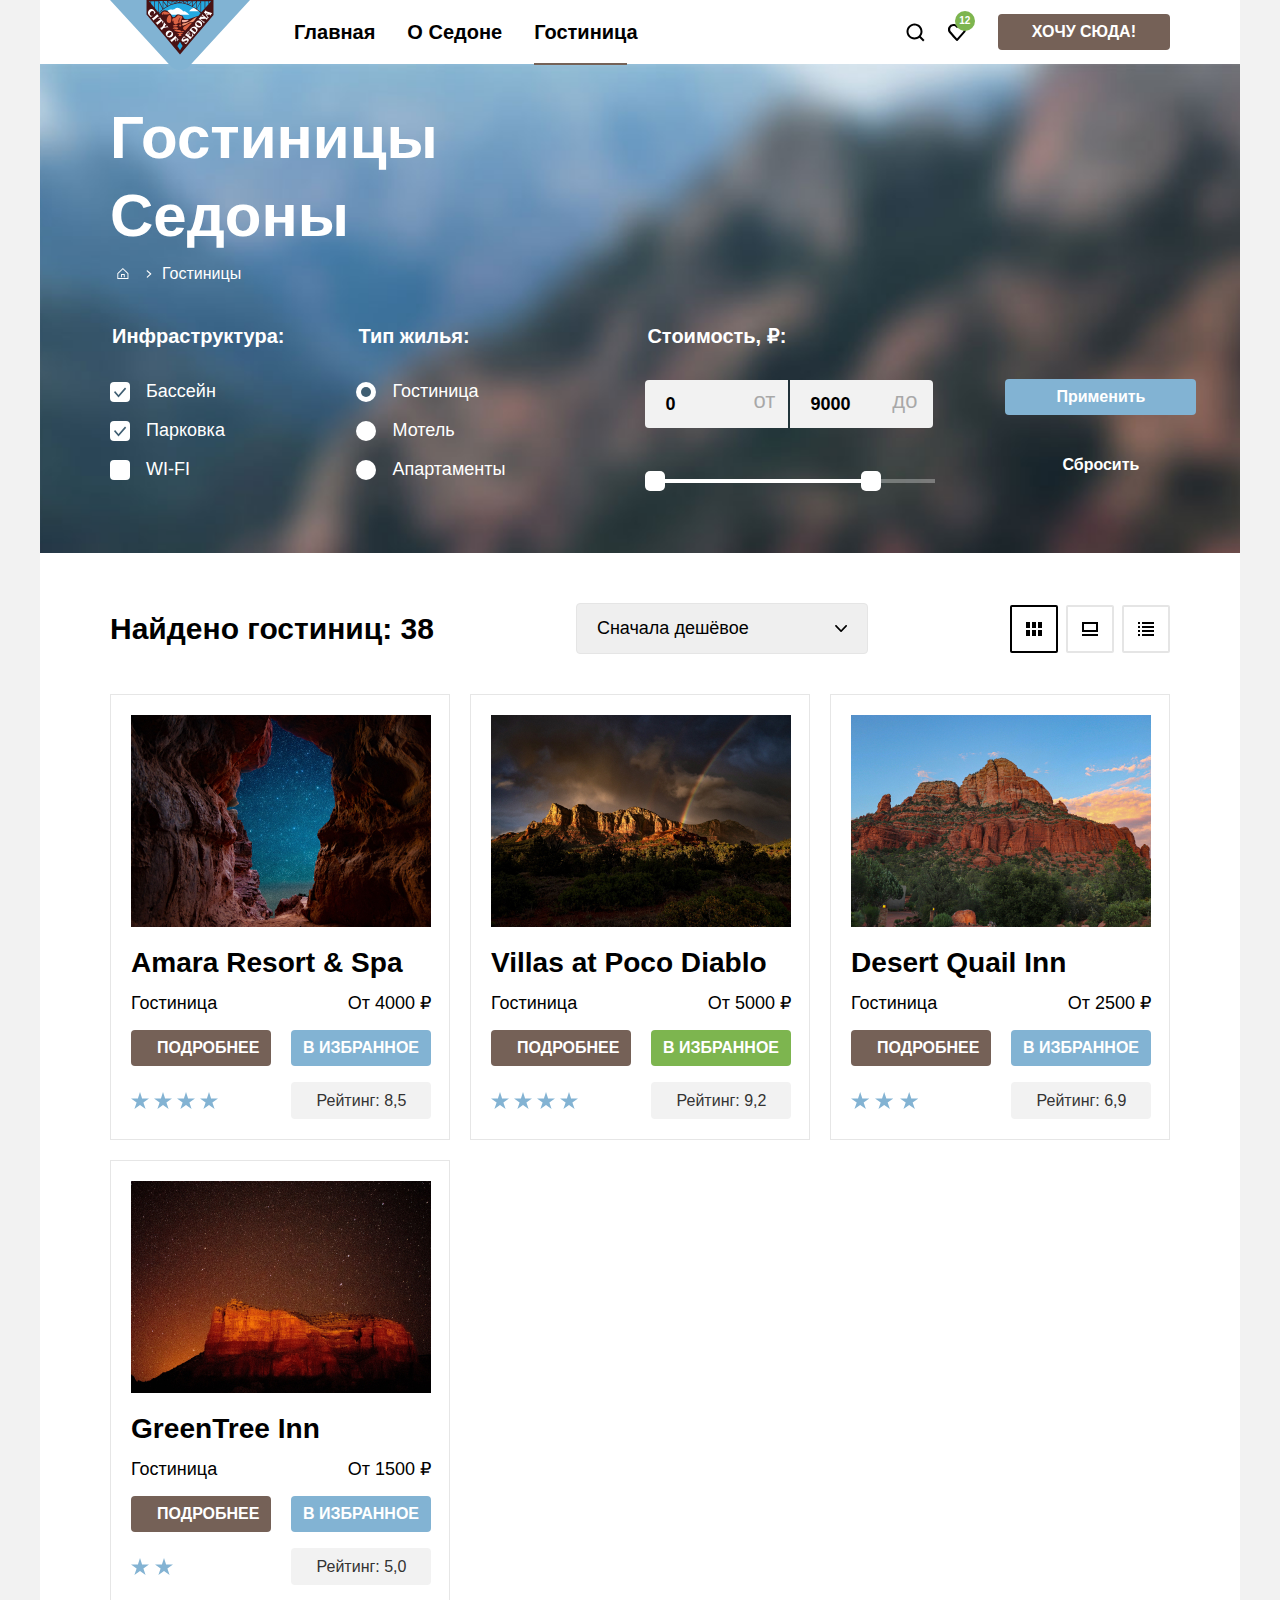
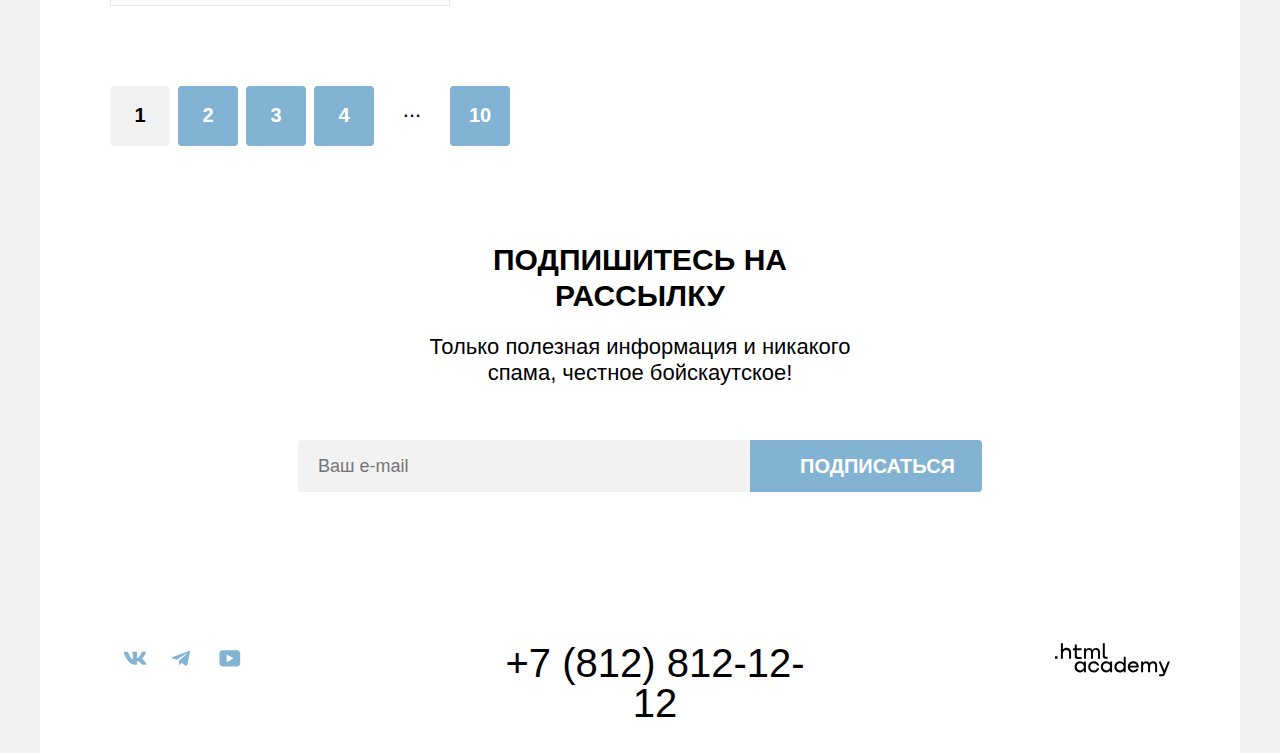
==== commit 83a51ca7: "Исправляет ошибки" ====
--- a/catalog.html
+++ b/catalog.html
@@ -10,7 +10,7 @@
     <header class="main-header">
       <nav class="main-navigation">
         <a class="main-header-logo return-logo" href="index.html">
-          <img src="images/header/logo.svg" width="140" height="70" class="logo" alt="логотип Седоны">
+          <img class="logo" src="images/header/logo.svg" width="140" height="70" alt="логотип Седоны">
         </a>
 
         <ul class="navigation-list">
@@ -18,7 +18,7 @@
             <a class="navigation-link" href="index.html">Главная</a>
           </li>
           <li class="navigation-item">
-            <a class="navigation-link" href="index.html">О Седоне</a>
+            <a class="navigation-link" href="#">О Седоне</a>
           </li>
           <li class="navigation-item">
             <a class="navigation-link navigation-link-current" href="catalog.html">Гостиница</a>
@@ -27,24 +27,19 @@
 
         <ul class="navigation-list navigation-user">
           <li class="navigation-item">
-            <a class="navigation-link" href="#">
-              <span class="visually-hidden">
-                Поиск
-              </span>
-            </a>
-          </li>
-          <li class="navigation-item">
-            <a class="navigation-link" href="#">
-              <span class="visually-hidden">
-                Избранное
-              </span>
+            <a class="navigation-link navigation-link-user" href="#">
+              <span class="visually-hidden">Поиск</span>
+            </a>
+          </li>
+          <li class="navigation-item">
+            <a class="navigation-link navigation-link-user" href="#">
+              <span class="visually-hidden">Избранное</span>
+              <span class="notification-badge">12</span>
             </a>
           </li>
           <li class="navigation-item">
             <a class="navigation-link-button" href="#">
-              <span class="link-want">
-                Хочу сюда!
-              </span>
+              <span class="link-want">Хочу сюда!</span>
             </a>
           </li>
         </ul>
--- a/styles/styles.css
+++ b/styles/styles.css
@@ -66,6 +66,8 @@
   border: none;
   border-radius: 0 4px 4px 0;
   padding: 8px 50px;
+  cursor: pointer;
+  min-width: 232px;
 }
 
 .newsletter-button:hover {
@@ -81,6 +83,9 @@
   color: rgba(255, 255, 255, 0.3);
 }
 
+.newsletter-button:disabled {
+  background-color: #e5e5e5;
+}
 
 .button-apply {
   font-size: 16px;
@@ -279,6 +284,8 @@
   padding: 8px 34px;
   margin-left: 20px;
   border-radius: 4px;
+  min-width: 160px;
+  box-sizing: border-box;
 }
 
 .navigation-link-button:hover {
@@ -507,7 +514,7 @@
   text-align: center;
   background-color: #ffffff;
   margin: 0;
-  padding: 0;
+  padding: 96px 304px;
 }
 
 .interest-title {
@@ -515,14 +522,14 @@
   line-height: 36px;
   font-weight: 700;
   text-transform: uppercase;
-  padding: 96px 451px 20px;
-  margin: 0;
+  padding: 0;
+  margin: 0 0 20px;
 }
 
 .interest-description {
-  margin: 0;
-  padding: 0 304px 62px;
+  padding: 0;
   color: #333333;
+  margin: 0 0 54px;
 }
 
 .interest-button {
@@ -536,6 +543,8 @@
   padding: 8px 50px;
   border-radius: 4px;
   display: block;
+  width: 276px;
+  margin: 0 109px;
 }
 
 .interest-button:hover {
@@ -551,10 +560,6 @@
   color: rgba(255, 255, 255, 0.3);
 }
 
-.container-link {
-  padding: 0 412px 96px;
-}
-
 /*Рассылка*/
 .newsletter {
   color: #ffffff;
@@ -563,6 +568,7 @@
   text-align: center;
   background-repeat: no-repeat;
   background-size: cover;
+  background-color: #82b3d3;
 }
 
 .newsletter-title {
@@ -595,6 +601,7 @@
   width: 452px;
   border-radius: 4px 0 0 4px;
   background-color: #f2f2f2;
+  box-sizing: border-box;
 }
 
 .field:hover {
@@ -602,16 +609,16 @@
 }
 
 .field:focus-visible {
-  outline: 2px solid #e9ec09;
+  outline: 2px solid #68a2ca;
 }
 
 .field:active {
   background-color: #f2f2f2;
-  outline: 2px solid #e9ec09;
+  outline: 2px solid #68a2ca;
 }
 
 .field:disabled {
-  background-color: #f50606fd;
+  background-color: #e5e5e5;
 }
 
 /*Подвал*/
@@ -621,12 +628,13 @@
   display: flex;
   margin: 0 auto;
   justify-content: space-between;
+  padding: 47px 70px 30px;
+  box-sizing: border-box;
 }
 
 .footer-social {
   width: 164px;
   height: 40px;
-  padding: 45px 0 35px 70px;
 }
 
 .footer-social-list {
@@ -646,37 +654,41 @@
 
 .footer-social-link {
   position: relative;
+  padding: 4px 21px;
+}
+
+.footer-social-link:focus-visible {
+  outline: 2px solid #000000;
 }
 
 .vkontakte-icon {
   position: absolute;
-  top: 13px;
-  left: 12px;
   color: #83b3d3;
+  padding: 12px 13px;
+  top: 0;
+  left: 0;
 }
 
 .telegram-icon {
   position: absolute;
-  top: 12px;
-  left: 15px;
   color: #83b3d3;
+  padding: 12px 13px;
+  top: -1px;
+  left: 1px;
 }
 
 .youtube-icon {
   position: absolute;
-  top: 12px;
-  left: 13px;
   color: #83b3d3;
+  padding: 12px 13px;
+  top: -1px;
+  left: 0;
 }
 
 .vkontakte-icon:hover {
   color: #68a2ca;
 }
 
-.vkontakte-icon:focus-visible {
-  color: #68a2ca;
-}
-
 .vkontakte-icon:active {
   color: rgba(104, 162, 202, 0.3);
 }
@@ -685,10 +697,6 @@
   color: #68a2ca;
 }
 
-.telegram-icon:focus-visible {
-  color: #68a2ca;
-}
-
 .telegram-icon:active {
   color: rgba(104, 162, 202, 0.3);
 }
@@ -697,10 +705,6 @@
   color: #68a2ca;
 }
 
-.youtube-icon:focus-visible {
-  color: #68a2ca;
-}
-
 .youtube-icon:active {
   color: rgba(104, 162, 202, 0.3);
 }
@@ -708,7 +712,6 @@
 /*Номер телефона*/
 .footer-contact {
   text-align: center;
-  padding: 45px 236px 35px;
   display: flex;
 }
 
@@ -718,7 +721,7 @@
   color: #000000;
   text-decoration: none;
   width: 331px;
-  height: 40px;
+  padding-right: 19px;
 }
 
 .footer-contact-number:hover {
@@ -734,10 +737,6 @@
 }
 
 /*Логотип HTML Academy*/
-.logo-html-academy {
-  padding: 49px 70px 39px 0;
-}
-
 .html-academy-icon {
   color: #000000;
 }
@@ -748,7 +747,6 @@
 
 .html-academy-icon:focus-visible {
   color: #756157;
-  background-color: #756157;
 }
 
 .html-academy-icon:active {
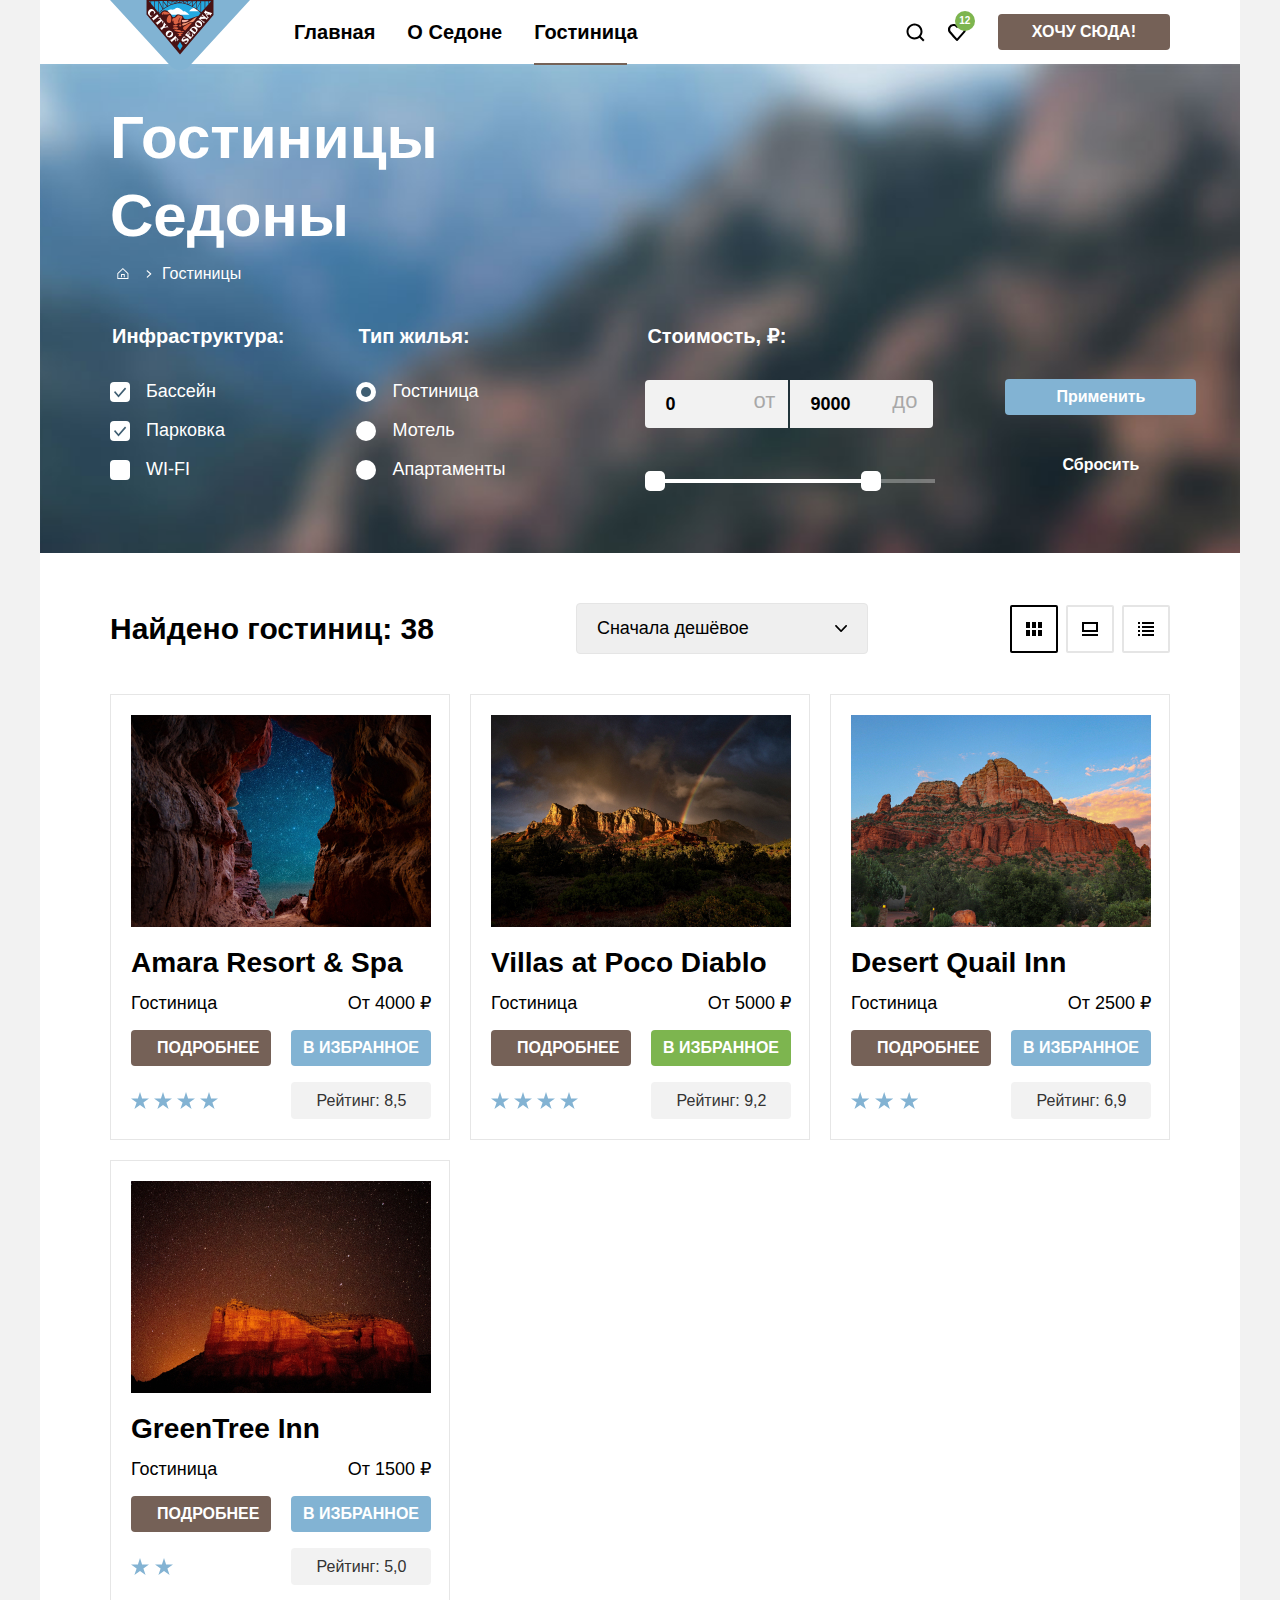
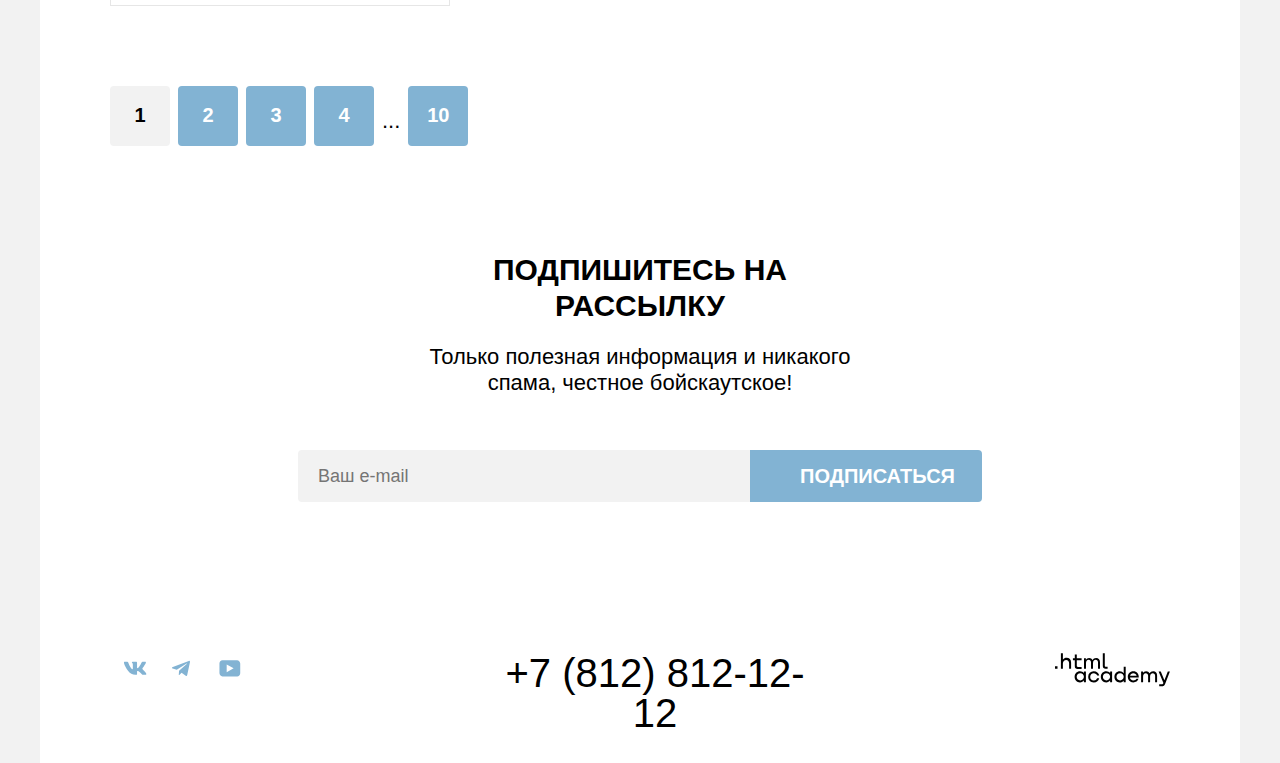
==== commit 41990300: "Удаляет ненужный класс" ====
--- a/catalog.html
+++ b/catalog.html
@@ -64,7 +64,7 @@
                 </a>
               </li>
               <li class="breadcrumb-item">
-                <a class="breadcrumb-link">Гостиницы</a>
+                <a class="breadcrumb-link breadcrumb-link-hotels">Гостиницы</a>
               </li>
             </ul>
           </header>
@@ -131,19 +131,19 @@
               <div class="range">
                 <div class="range-wrapper-inputs">
                   <label class="range-left-label" for="min-value">от</label>
-                  <input class="range-input" name="min-value" id="min-value" type="number" min="0" value="0">
+                  <input class="range-input" id="min-value" type="number" name="min-value" min="0" value="0">
                   <span class="visually-hidden">минимальное значение</span>
                   <label class="range-right-label" for="max-value">до</label>
-                  <input class="range-input range-input-right" name="max-value" id="max-value" type="number" value="9000">
+                  <input class="range-input range-input-right" id="max-value" type="number" name="max-value" value="9000">
                   <span class="visually-hidden">максимальное значение</span>
                 </div>
 
                 <div class="range-scale">
                   <div class="range-bar" style="left: 0; width: 226px">
-                    <button class="range-toggle toggle-min">
+                    <button class="range-toggle toggle-min" type="button">
                       <span class="visually-hidden">Изменить минимальную цену.</span>
                     </button>
-                    <button class="range-toggle toggle-max">
+                    <button class="range-toggle toggle-max" type="button">
                       <span class="visually-hidden">Изменить максимальную цену.</span>
                     </button>
                   </div>
@@ -274,7 +274,7 @@
               <a class="pagination-link" href="#">4</a>
             </li>
             <li class="pagination-item">
-              <a class="pagination-link pagination-other" href="#">...</a>
+              <p class="pagination-dots" href="#">...</p>
             </li>
             <li class="pagination-item">
               <a class="pagination-link">10</a>
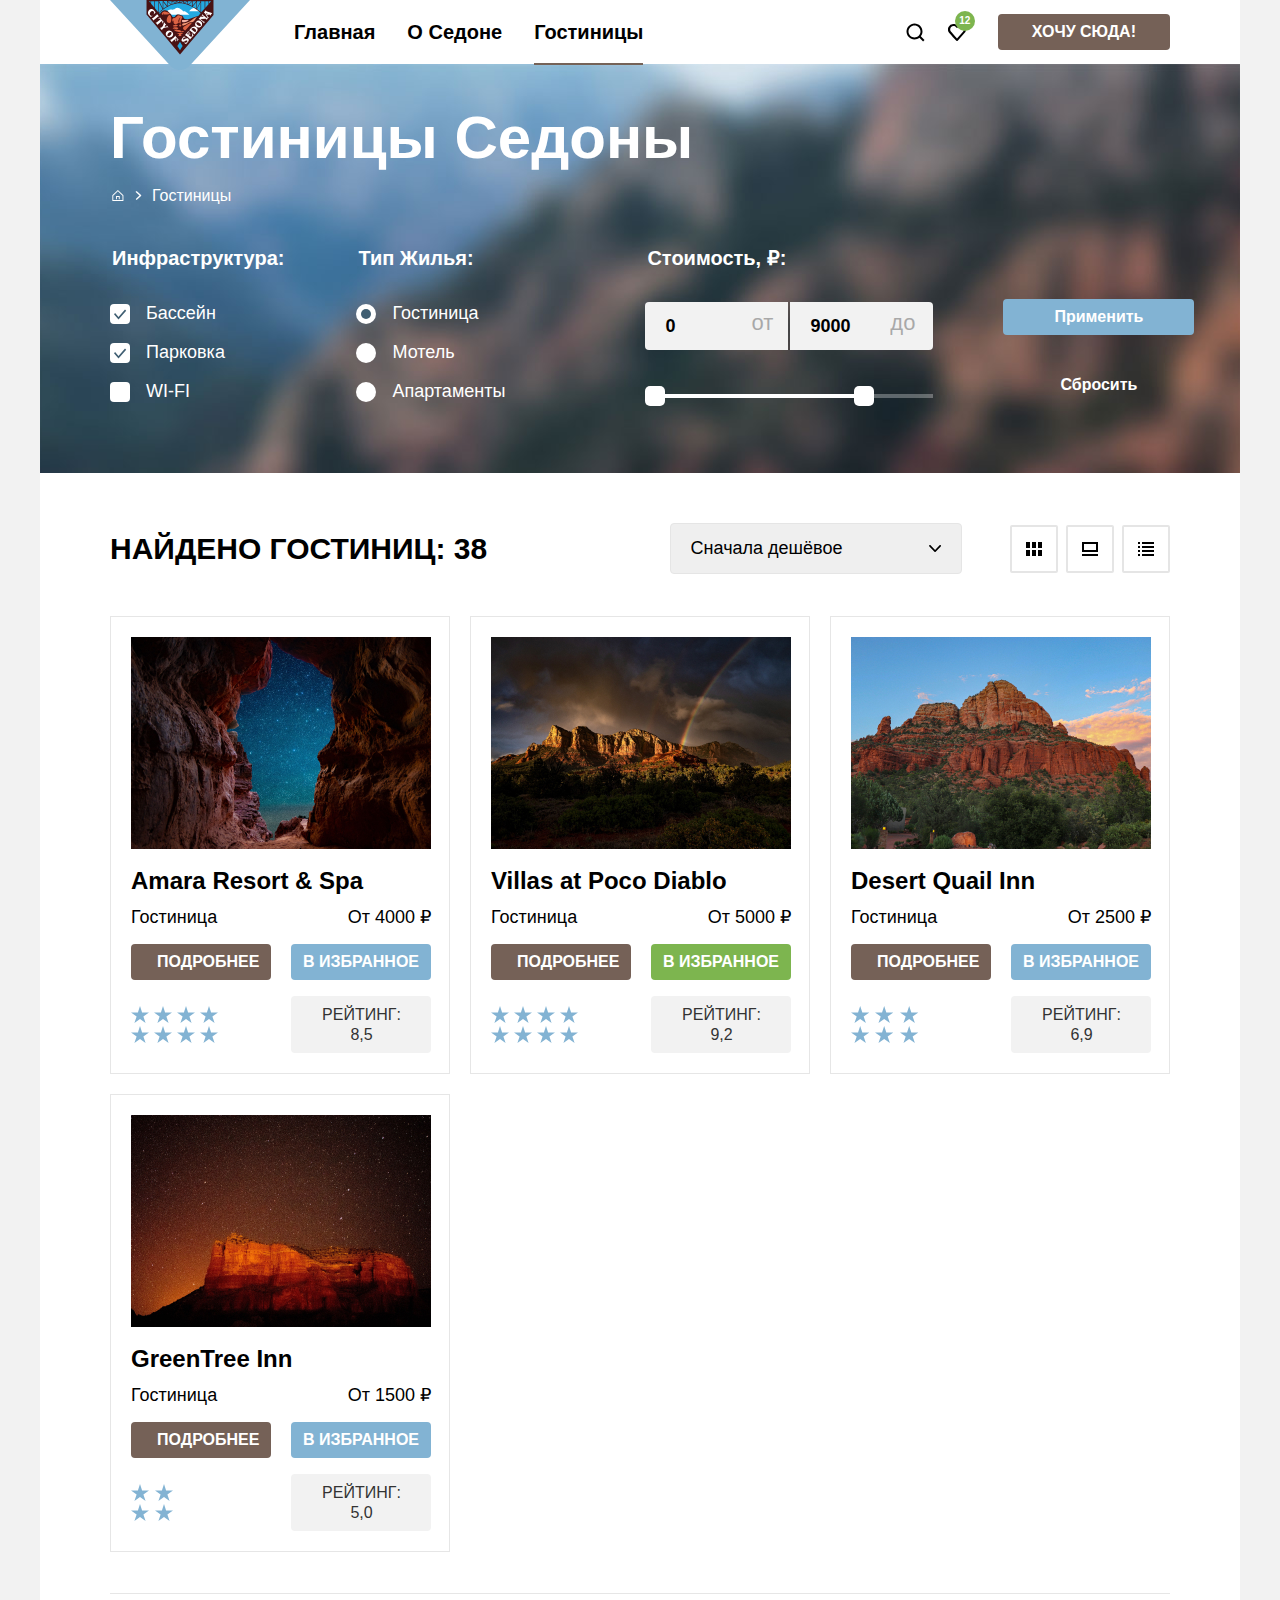
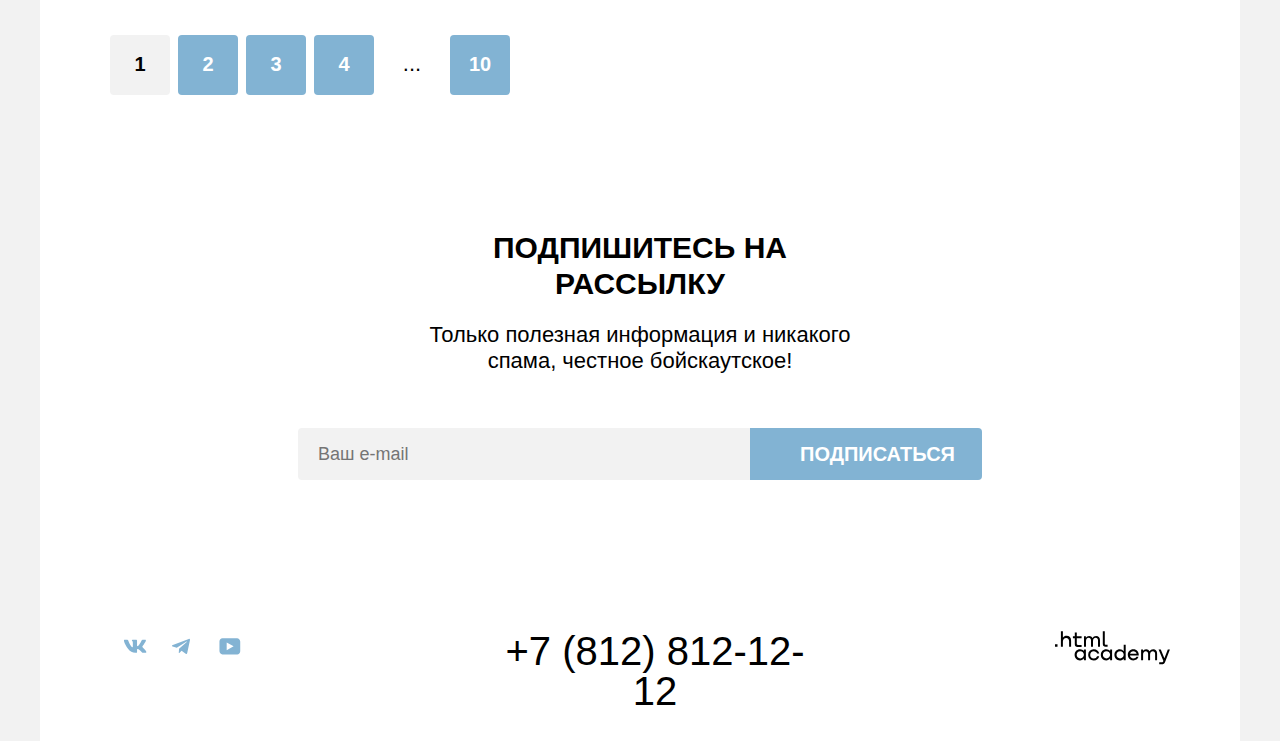
==== commit 10632d32: "Исправляет ошибки" ====
--- a/catalog.html
+++ b/catalog.html
@@ -21,7 +21,7 @@
             <a class="navigation-link" href="#">О Седоне</a>
           </li>
           <li class="navigation-item">
-            <a class="navigation-link navigation-link-current" href="catalog.html">Гостиница</a>
+            <a class="navigation-link navigation-link-current" href="catalog.html">Гостиницы</a>
           </li>
         </ul>
 
--- a/styles/styles.css
+++ b/styles/styles.css
@@ -114,6 +114,10 @@
   color: rgba(255, 255, 255, 0.3);
 }
 
+.button-apply:disabled {
+  background-color: #e5e5e5;
+}
+
 .button-reset {
   font-size: 16px;
   line-height: 20px;
@@ -139,7 +143,12 @@
   color: rgba(255, 255, 255, 0.3);
 }
 
+.button-reset:disabled {
+  opacity: 0.1;
+}
+
 .hotel-card-button-add {
+  font-family: "PT Sans", sans-serif;
   font-size: 16px;
   line-height: 20px;
   color: #ffffff;
@@ -162,6 +171,10 @@
 .hotel-card-button-add:active {
   background-color: #82b3d3;
   color: rgba(255, 255, 255, 0.3);
+}
+
+.hotel-card-button-add:disabled {
+  background-color: #e5e5e5;
 }
 
 /*<Шапка*/
@@ -1086,11 +1099,11 @@
 .navigation-link-current::before {
   height: 2px;
   background-color: #756257;
-  width: 93px;
   content: "";
   position: absolute;
   top: 63px;
   z-index: 1;
+  width: calc(100% - 32px);
 }
 
 .return-logo:hover {
@@ -1124,8 +1137,10 @@
   line-height: 78px;
   font-weight: 700;
   margin: 0;
-  width: 494px;
   padding-bottom: 8px;
+  display: flex;
+  width: 100%;
+  flex-wrap: wrap;
 }
 
 .breadcrumb {
@@ -1145,17 +1160,29 @@
   display: block;
   background-image: url("../images/catalog-page/breadcrumb/icon-breadcrumb-arrow.svg");
   background-repeat: no-repeat;
-  padding-left: 26px;
-  background-size: 6px 10px;
-  background-position: center left 10px;
+  padding-left: 21px;
+  background-size: 7px 19px;
+  background-position: center left 4px;
   position: relative;
+}
+
+.breadcrumb-link-hotels:hover {
+  color: rgba(255, 255, 255, 0.6);
+}
+
+.breadcrumb-link-hotels:focus-visible {
+  color: #ffffff;
+}
+
+.breadcrumb-link-hotels:active {
+  color: rgba(255, 255, 255, 0.3);
 }
 
 .breadcrumb-icon {
   position: absolute;
   top: 0;
   bottom: 0;
-  right: 0;
+  right: 6px;
   left: 0;
   margin: auto;
   color: #ffffff;
@@ -1188,7 +1215,7 @@
 .range-wrapper-inputs {
   display: flex;
   position: relative;
-  margin-bottom: 51px;
+  margin-bottom: 44px;
 }
 
 .range-left-label {
@@ -1218,7 +1245,6 @@
   border: none;
   box-sizing: border-box;
   padding: 12px 20px;
-  margin-right: 2px;
   border-radius: 4px 0 0 4px;
   background-color: #f2f2f2;
 }
@@ -1237,6 +1263,7 @@
 
 .range-input-right {
   border-radius: 0 4px 4px 0;
+  margin-left: 2px;
 }
 
 .range-input::-webkit-outer-spin-button,
@@ -1267,7 +1294,7 @@
 }
 
 .range-toggle:hover {
-  opacity:  0.9;
+  opacity: 0.9;
 }
 
 .range-toggle:focus-visible {
@@ -1285,7 +1312,7 @@
 
 .toggle-max {
   top: -8px;
-  right: -10px;
+  right: -3px;
 }
 
 .catalog-filter-list {
@@ -1308,6 +1335,7 @@
   line-height: 24px;
   font-weight: 700;
   padding-bottom: 32px;
+  text-transform: capitalize;
 }
 
 .control {
@@ -1383,7 +1411,7 @@
 .catalog-hotels {
   display: flex;
   width: 1060px;
-  padding: 50px 70px 40px;
+  padding: 50px 70px 42px;
   justify-content: space-between;
   align-items: center;
 }
@@ -1392,7 +1420,8 @@
   font-size: 30px;
   line-height: 36px;
   font-weight: 700;
-  margin: 0;
+  margin: 0 144px 0 0;
+  text-transform: uppercase;
 }
 
 .select-control {
@@ -1408,6 +1437,7 @@
   background-image: url("../images/catalog-page/arrow.svg");
   background-repeat: no-repeat;
   background-position: right 20px center;
+  margin-right: 10px;
 }
 
 .select-control:hover {
@@ -1432,6 +1462,7 @@
   height: 48px;
   justify-content: space-between;
   gap: 8px;
+  flex-wrap: wrap;
 }
 
 .button-table {
@@ -1440,7 +1471,7 @@
   width: 48px;
   height: 48px;
   border-radius: 2px;
-  border: 2px solid #000000;
+  border: 2px solid #e5e5e5;
   background-image: url("../images/catalog-page/switch-button/switch-button-table.svg");
   background-repeat: no-repeat;
   background-position: center;
@@ -1522,7 +1553,7 @@
 .wrapper-card {
   display: grid;
   width: 1060px;
-  padding: 0 70px 80px;
+  padding: 0 70px 41px;
   grid-template-columns: repeat(3, 340px);
   gap: 20px;
 }
@@ -1542,13 +1573,13 @@
 
 .hotel-card-title {
   margin: 0;
-  padding: 16px 0;
-}
-
-.hotel-card-link {
+  padding: 12px 0;
   font-size: 24px;
   line-height: 28px;
   font-weight: 700;
+}
+
+.hotel-card-link {
   color: #000000;
   text-decoration: none;
 }
@@ -1641,6 +1672,7 @@
   padding: 9px 22px 8px 23px;
   border-radius: 4px;
   grid-column: 2 / 3;
+  text-transform: uppercase;
 }
 
 /*Пагинация*/
@@ -1648,9 +1680,10 @@
   width: 1060px;
   display: flex;
   list-style-type: none;
-  padding: 0 70px;
-  margin: 0;
+  padding: 39px 0;
+  margin: 0 70px;
   flex-wrap: wrap;
+  border-top: 1px solid #e6e6e6;
 }
 
 .pagination-item:not(:last-child) {
@@ -1671,6 +1704,7 @@
   text-decoration: none;
   text-align: center;
   border-radius: 4px;
+  margin-top: 2px;
 }
 
 .pagination-link:hover {
@@ -1704,12 +1738,18 @@
   color: #000000;
 }
 
-.pagination-other {
+.pagination-dots {
   font-size: 22px;
   line-height: 26px;
   color: #000000;
   background-color: #ffffff;
-  font-weight: 400;
+  box-sizing: border-box;
+  width: 60px;
+  height: 60px;
+  padding: 18px 0 0;
+  text-decoration: none;
+  text-align: center;
+  margin: 0;
 }
 
 /*Рассылка*/
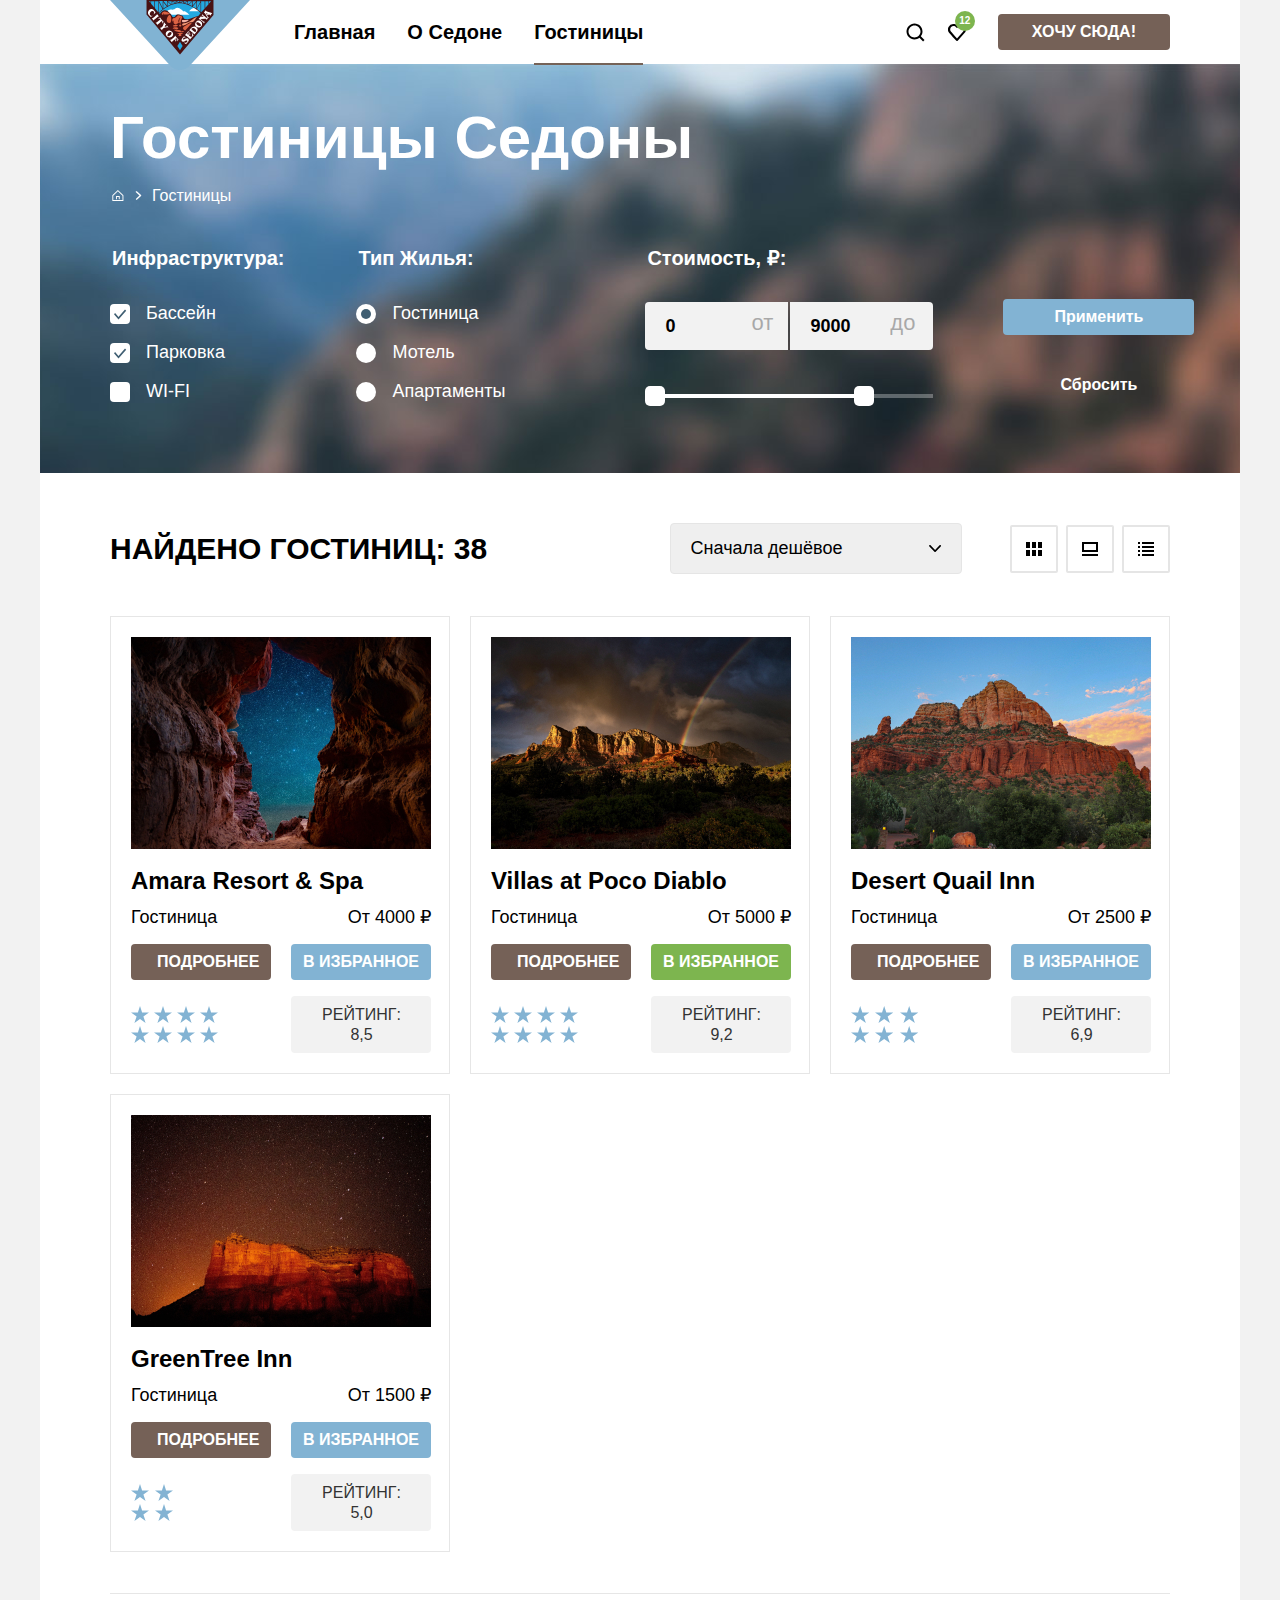
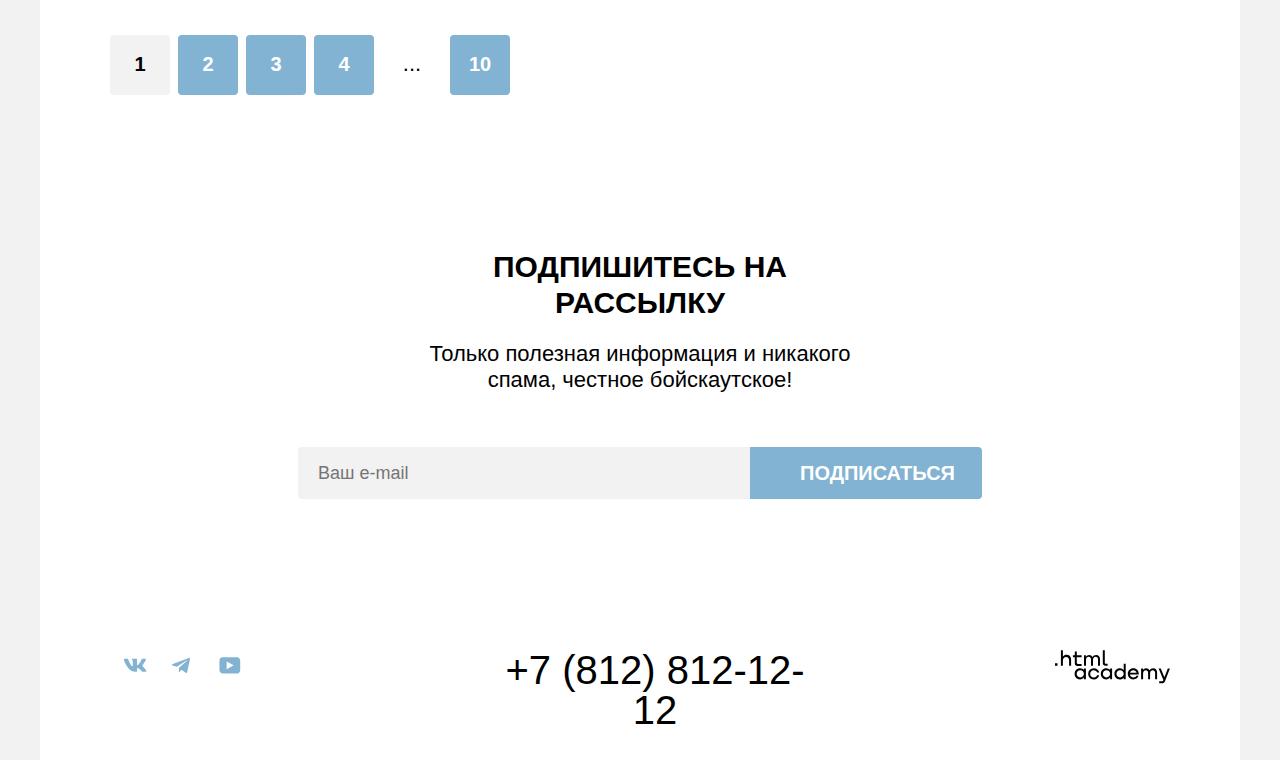
==== commit 2aea5031: "Исправляет ошибку" ====
--- a/catalog.html
+++ b/catalog.html
@@ -274,7 +274,7 @@
               <a class="pagination-link" href="#">4</a>
             </li>
             <li class="pagination-item">
-              <p class="pagination-dots" href="#">...</p>
+              <p class="pagination-dots">...</p>
             </li>
             <li class="pagination-item">
               <a class="pagination-link">10</a>
--- a/styles/styles.css
+++ b/styles/styles.css
@@ -99,6 +99,7 @@
   padding: 8px 50px;
   margin-bottom: 32px;
   cursor: pointer;
+  min-width: 191px;
 }
 
 .button-apply:hover {
@@ -128,6 +129,7 @@
   background-color: transparent;
   padding: 8px 57px;
   cursor: pointer;
+  min-width: 191px
 }
 
 .button-reset:hover {
@@ -591,7 +593,7 @@
   text-transform: uppercase;
   text-align: center;
   margin: 0;
-  padding: 96px 398px 20px;
+  padding: 115px 398px 20px;
 }
 
 .newsletter-text {
@@ -618,7 +620,7 @@
 }
 
 .field:hover {
-  background-color: #ffffff;
+  background-color: #e6e6e6;
 }
 
 .field:focus-visible {
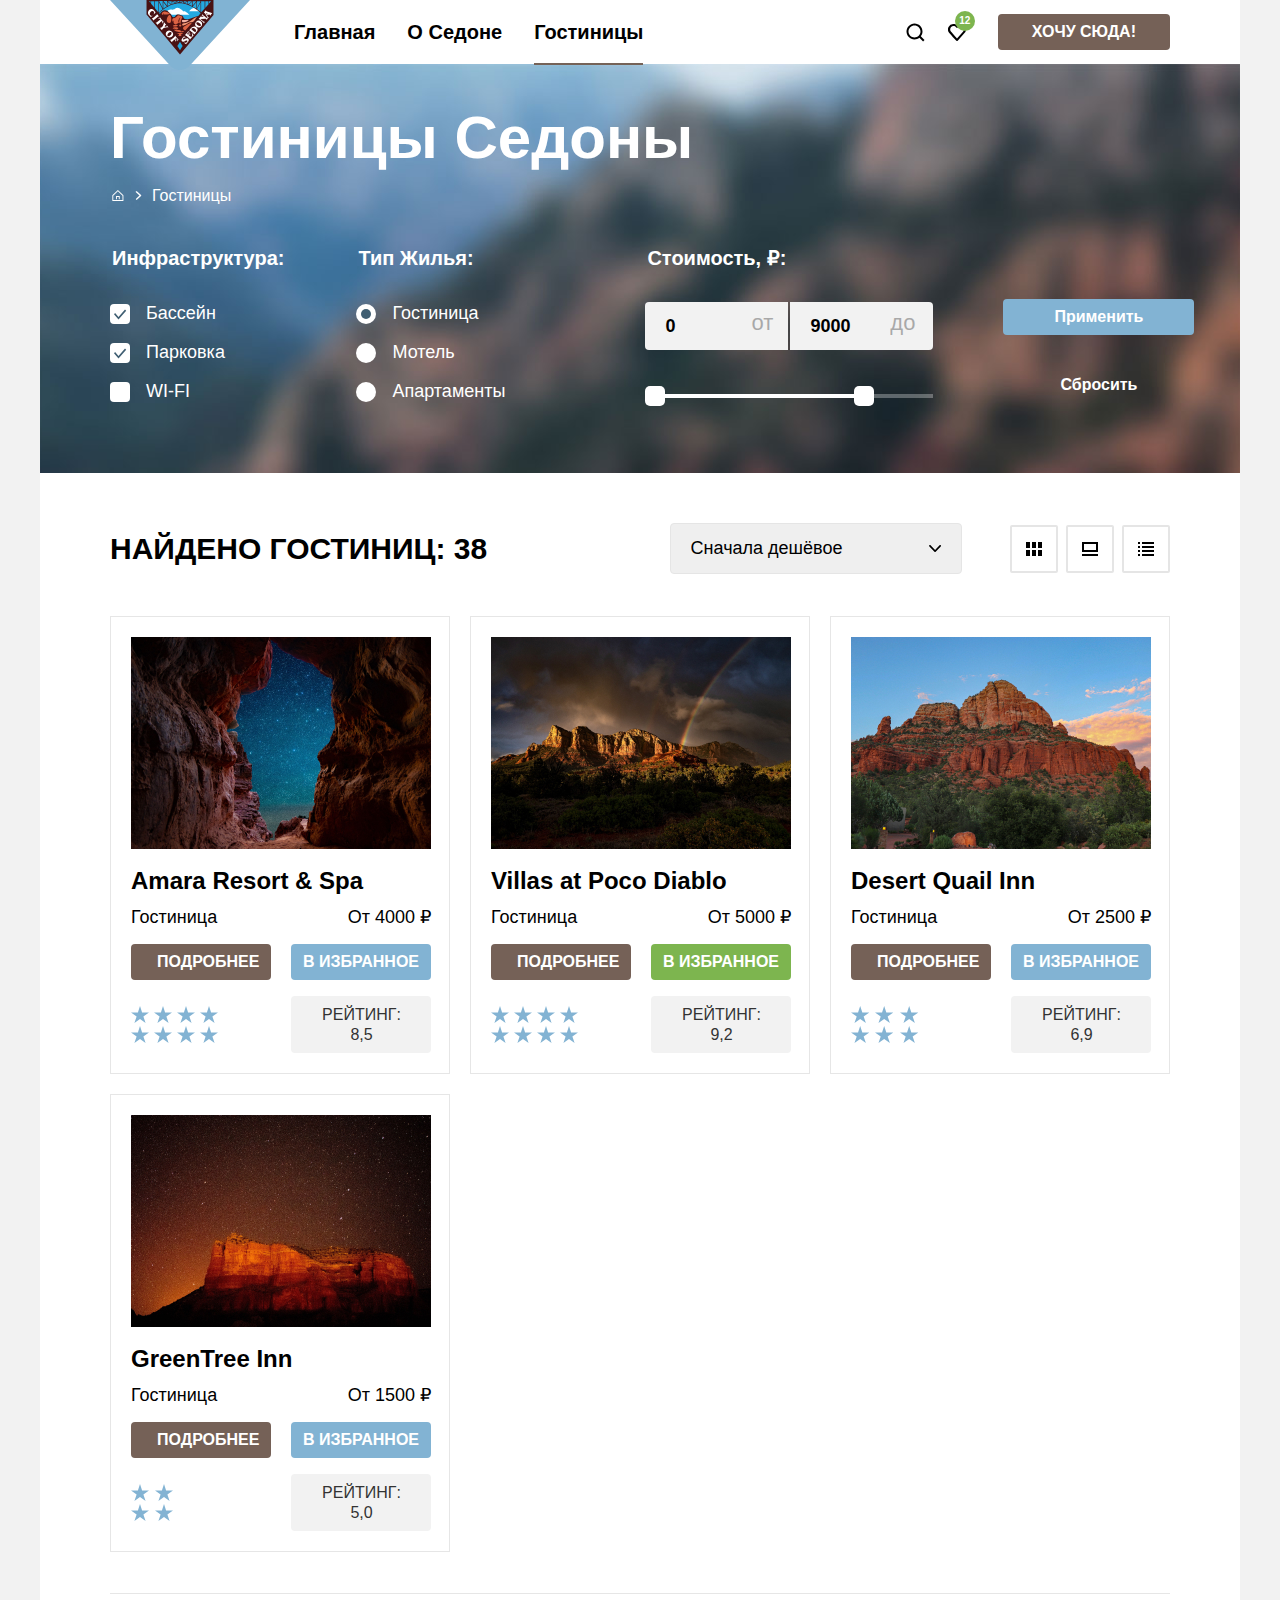
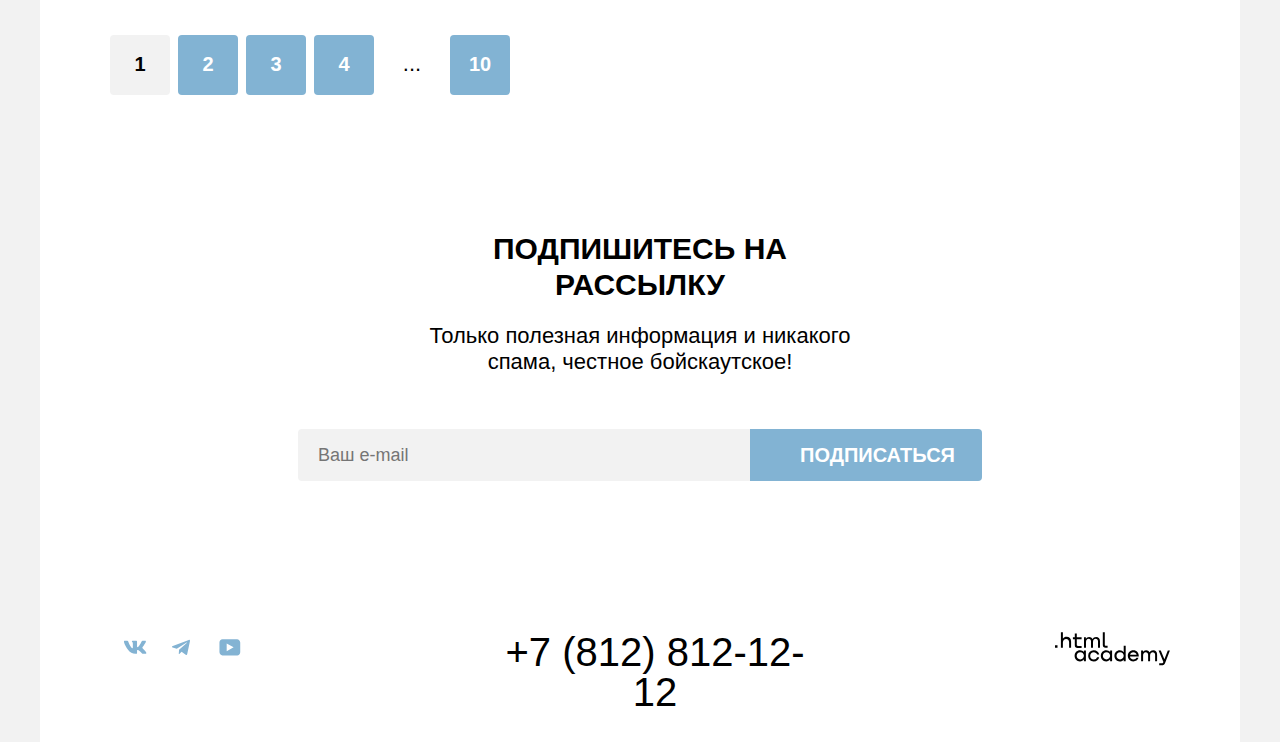
==== commit 5e431d62: "Merge pull request #9 from 1ibrarian/master" ====
--- a/catalog.html
+++ b/catalog.html
@@ -3,6 +3,8 @@
   <head>
     <meta charset="utf-8">
     <title>Каталог</title>
+    <link rel="icon" href="file:///C:/Users/User/Documents/GitHub/2218579-sedona-35/favicon.ico">
+    <!-- <link rel="icon" type="image/png" href="images/favicon.png"> -->
     <link rel="stylesheet" href="styles/styles.css">
   </head>
   <body>
@@ -10,7 +12,7 @@
     <header class="main-header">
       <nav class="main-navigation">
         <a class="main-header-logo return-logo" href="index.html">
-          <img class="logo" src="images/header/logo.svg" width="140" height="70" alt="логотип Седоны">
+          <img class="logo" src="images/header/logo.svg" width="140" height="70" alt="логотип Седоны.">
         </a>
 
         <ul class="navigation-list">
@@ -28,12 +30,12 @@
         <ul class="navigation-list navigation-user">
           <li class="navigation-item">
             <a class="navigation-link navigation-link-user" href="#">
-              <span class="visually-hidden">Поиск</span>
+              <span class="visually-hidden">Поиск.</span>
             </a>
           </li>
           <li class="navigation-item">
             <a class="navigation-link navigation-link-user" href="#">
-              <span class="visually-hidden">Избранное</span>
+              <span class="visually-hidden">Избранное.</span>
               <span class="notification-badge">12</span>
             </a>
           </li>
@@ -60,7 +62,7 @@
                     <path d="M6.37.5l-6 5.8v6.2h12V6.3l-6-5.8zm5 11h-10V6.7l5-4.8 5 4.8v4.8z"/>
                     <path d="M4.37 10.5h1V8h2v2.5h1V7h-4v3.5z"/>
                   </svg>
-                  <span class="visually-hidden">Главная</span>
+                  <span class="visually-hidden">Главная.</span>
                 </a>
               </li>
               <li class="breadcrumb-item">
@@ -71,7 +73,7 @@
 
           <!--Фильтр гостиниц-->
           <form class="catalog-filter" action="https://echo.htmlacademy.ru/" method="get">
-            <h2 class="visually-hidden">Список отелей с фильтрами</h2>
+            <h2 class="visually-hidden">Список отелей с фильтрами.</h2>
             <fieldset class="catalog-filter-group">
               <legend class="catalog-filter-title">Инфраструктура:</legend>
               <ul class="catalog-filter-list">
@@ -132,10 +134,10 @@
                 <div class="range-wrapper-inputs">
                   <label class="range-left-label" for="min-value">от</label>
                   <input class="range-input" id="min-value" type="number" name="min-value" min="0" value="0">
-                  <span class="visually-hidden">минимальное значение</span>
+                  <span class="visually-hidden">минимальное значение.</span>
                   <label class="range-right-label" for="max-value">до</label>
                   <input class="range-input range-input-right" id="max-value" type="number" name="max-value" value="9000">
-                  <span class="visually-hidden">максимальное значение</span>
+                  <span class="visually-hidden">максимальное значение.</span>
                 </div>
 
                 <div class="range-scale">
@@ -161,7 +163,7 @@
 
         <!--Каталог гостинец-->
         <section class="catalog-hotels">
-          <h2 class="visually-hidden">Каталог гостиниц</h2>
+          <h2 class="visually-hidden">Каталог гостиниц.</h2>
           <p class="number-hotels">Найдено гостиниц: 38</p>
           <select class="select-control" aria-label="Сортировка">
             <option class="cheap">Сначала дешёвое</option>
@@ -171,13 +173,13 @@
 
           <div class="container-form">
             <a class="button-table" href="#">
-              <span class="visually-hidden">Показать в виде таблицы</span>
+              <span class="visually-hidden">Показать в виде таблицы.</span>
             </a>
             <a class="button-slideshow" href="#">
-              <span class="visually-hidden">Показать в виде шлайд-шоу</span>
+              <span class="visually-hidden">Показать в виде шлайд-шоу.</span>
             </a>
             <a class="button-list" href="#">
-              <span class="visually-hidden">Показать в виде листа</span>
+              <span class="visually-hidden">Показать в виде листа.</span>
             </a>
           </div>
         </section>
@@ -188,7 +190,7 @@
             <ul class="hotel-list">
               <li class="hotel-card">
                 <a class="hotel-card-link" href="catalog.html">
-                  <img class="hotel-card-image" src="images/catalog-page/hotels/amara-resort-spa.jpg" width="300" height="212" alt="Amara Resort & Spa">
+                  <img class="hotel-card-image" src="images/catalog-page/hotels/amara-resort-spa.jpg" width="300" height="212" alt="Amara Resort & Spa.">
                   <h3 class="hotel-card-title">Amara Resort & Spa</h3>
                 </a>
                 <div class="wrapper">
@@ -197,7 +199,7 @@
                   <a class="hotel-card-button" href="catalog.html">подробнее</a>
                   <button class="hotel-card-button-add" type="button">в избранное</button>
                   <p class="hotel-rating rating-star-4">
-                    <span class="visually-hidden">4 звезды</span>
+                    <span class="visually-hidden">4 звезды.</span>
                   </p>
                   <p class="hotel-top-card">Рейтинг: 8,5</p>
                 </div>
@@ -206,7 +208,7 @@
             <ul class="hotel-list">
               <li class="hotel-card">
                 <a class="hotel-card-link" href="catalog.html">
-                  <img class="hotel-card-image" src="images/catalog-page/hotels/villas-at-poco-diablo.jpg" width="300" height="212" alt="Villas at Poco Diablo">
+                  <img class="hotel-card-image" src="images/catalog-page/hotels/villas-at-poco-diablo.jpg" width="300" height="212" alt="Villas at Poco Diablo.">
                   <h3 class="hotel-card-title">Villas at Poco Diablo</h3>
                 </a>
                 <div class="wrapper">
@@ -215,7 +217,7 @@
                   <a class="hotel-card-button" href="catalog.html">подробнее</a>
                   <button class="hotel-card-button-add hotel-chosen" type="button">в избранное</button>
                   <p class="hotel-rating rating-star-4">
-                    <span class="visually-hidden">4 звезды</span>
+                    <span class="visually-hidden">4 звезды.</span>
                   </p>
                   <p class="hotel-top-card">Рейтинг: 9,2</p>
                 </div>
@@ -224,7 +226,7 @@
             <ul class="hotel-list">
               <li class="hotel-card">
                 <a class="hotel-card-link" href="catalog.html">
-                  <img class="hotel-card-image" src="images/catalog-page/hotels/desert-quail-inn.jpg" width="300" height="212" alt="Desert Quail Inn">
+                  <img class="hotel-card-image" src="images/catalog-page/hotels/desert-quail-inn.jpg" width="300" height="212" alt="Desert Quail Inn.">
                   <h3 class="hotel-card-title">Desert Quail Inn</h3>
                 </a>
                 <div class="wrapper">
@@ -233,7 +235,7 @@
                   <a class="hotel-card-button" href="catalog.html">подробнее</a>
                   <button class="hotel-card-button-add" type="button">в избранное</button>
                   <p class="hotel-rating rating-star-3">
-                    <span class="visually-hidden">3 звезды</span>
+                    <span class="visually-hidden">3 звезды.</span>
                   </p>
                   <p class="hotel-top-card">Рейтинг: 6,9</p>
                 </div>
@@ -242,7 +244,7 @@
             <ul class="hotel-list">
               <li class="hotel-card">
                 <a class="hotel-card-link" href="catalog.html">
-                  <img class="hotel-card-image" src="images/catalog-page/hotels/greentree-inn.jpg" width="300" height="212" alt="GreenTree Inn">
+                  <img class="hotel-card-image" src="images/catalog-page/hotels/greentree-inn.jpg" width="300" height="212" alt="GreenTree Inn.">
                   <h3 class="hotel-card-title">GreenTree Inn</h3>
                 </a>
                 <div class="wrapper">
@@ -251,7 +253,7 @@
                   <a class="hotel-card-button" href="catalog.html">подробнее</a>
                   <button class="hotel-card-button-add" type="button">в избранное</button>
                   <p class="hotel-rating rating-star-2">
-                    <span class="visually-hidden">2 звезды</span>
+                    <span class="visually-hidden">2 звезды.</span>
                   </p>
                   <p class="hotel-top-card">Рейтинг: 5,0</p>
                 </div>
@@ -299,14 +301,14 @@
     <!-- Подвал -->
     <footer class="main-footer">
       <section class="footer-social">
-        <h2 class="visually-hidden">Нас можно найти</h2>
+        <h2 class="visually-hidden">Нас можно найти.</h2>
         <ul class="footer-social-list">
           <li class="footer-social-item">
             <a class="footer-social-link" href="https://vk.com/htmlacademy">
               <svg class="vkontakte-icon" aria-hidden="true" focusable="false" width="24" height="14" viewBox="0 0 25 15" fill="currentColor" xmlns="http://www.w3.org/2000/svg">
                 <path fill-rule="evenodd" clip-rule="evenodd" d="M24.116 1.804c.166-.546 0-.948-.795-.948h-2.625c-.668 0-.976.347-1.143.73 0 0-1.335 3.196-3.226 5.272-.612.602-.89.793-1.224.793-.167 0-.418-.19-.418-.738V1.804c0-.656-.184-.948-.74-.948H9.817c-.417 0-.668.304-.668.593 0 .621.946.765 1.043 2.513V7.76c0 .833-.153.984-.487.984-.89 0-3.055-3.21-4.34-6.885-.249-.715-.5-1.003-1.172-1.003H1.566c-.75 0-.9.347-.9.73 0 .682.89 4.07 4.145 8.551 2.17 3.06 5.225 4.72 8.008 4.72 1.67 0 1.875-.369 1.875-1.004V11.54c0-.737.158-.884.687-.884.39 0 1.057.192 2.615 1.667 1.78 1.75 2.073 2.533 3.075 2.533h2.625c.75 0 1.126-.368.91-1.096-.238-.724-1.088-1.775-2.215-3.022-.612-.71-1.53-1.475-1.809-1.858-.389-.49-.278-.71 0-1.147 0 0 3.2-4.426 3.533-5.929h.001z"/>
               </svg>
-              <span class="visually-hidden">ВКонтакте</span>
+              <span class="visually-hidden">ВКонтакте.</span>
             </a>
           </li>
           <li class="footer-social-item">
@@ -314,7 +316,7 @@
               <svg class="telegram-icon" aria-hidden="true" focusable="false"  width="18" height="16" viewBox="0 0 18 16" fill="currentColor" xmlns="http://www.w3.org/2000/svg">
                 <path d="M16.79.96L.84 7.1c-1.09.44-1.08 1.05-.2 1.32l4.1 1.28 9.47-5.98c.44-.27.85-.13.52.17l-7.68 6.93-.28 4.22c.41 0 .6-.2.83-.41l1.99-1.94 4.13 3.06c.77.42 1.31.2 1.5-.71l2.72-12.8c.28-1.1-.43-1.61-1.16-1.28z"/>
               </svg>
-              <span class="visually-hidden">Телеграм</span>
+              <span class="visually-hidden">Телеграм.</span>
             </a>
           </li>
           <li class="footer-social-item">
@@ -322,19 +324,19 @@
               <svg class="youtube-icon" aria-hidden="true" focusable="false"  width="22" height="17" viewBox="0 0 23 18" fill="currentColor" xmlns="http://www.w3.org/2000/svg">
                 <path d="M18.94.36H3.51C1.65.36.33 1.95.33 3.76v10.09c0 1.91 1.32 3.5 3.18 3.5h15.65c1.64 0 3.17-1.59 3.17-3.4V3.76c-.22-1.8-1.53-3.4-3.39-3.4zM7.99 12.89V4.82l7.34 4.04-7.34 4.03z"/>
               </svg>
-              <span class="visually-hidden">Ютуб</span>
+              <span class="visually-hidden">Ютуб.</span>
             </a>
           </li>
         </ul>
       </section>
 
       <section class="footer-contact">
-        <h2 class="visually-hidden">Номер телефона</h2>
+        <h2 class="visually-hidden">Номер телефона.</h2>
         <a class="footer-contact-number" href="tel:+78128121212">+7 (812) 812-12-12</a>
       </section>
 
       <section class="logo-html-academy">
-        <h2 class="visually-hidden">Логотип html academy</h2>
+        <h2 class="visually-hidden">Логотип html academy.</h2>
         <a class="logo-html-academy-link" href="https://htmlacademy.ru/">
           <svg class="html-academy-icon" aria-hidden="true" focusable="false"  width="115" height="34" fill="currentColor" xmlns="http://www.w3.org/2000/svg">
             <path d="M0 13.26v2.6h2.5v-2.6H0zm11.6-8.4c-1.6 0-2.8.7-3.6 1.7h-.1V.36h-2v15.5h2v-5.3c0-2.1 1.3-3.6 3.3-3.6 1.8 0 2.9 1.4 2.9 3.2v5.7h2v-6.1c.1-3-1.8-4.9-4.5-4.9zm15 .3h-4.8v-3.7h-2v3.8h-1.9v2h1.9v6c0 1.7 1 2.7 2.7 2.7h4.1v-2h-3.7c-.7 0-1.1-.4-1.1-1.1v-5.7h4.8v-2zm14.5-.2c-1.6 0-2.9.8-3.5 2.1h-.1c-.6-1.2-1.8-2.1-3.4-2.1-1.4 0-2.5.8-3.1 1.8h-.1v-1.6H29v10.6h2v-5.4c0-2 1-3.5 2.6-3.5 1.5 0 2.4 1 2.4 2.6v6.3h2v-5.6c0-2.4 1.4-3.3 2.6-3.3 1.5 0 2.4 1 2.4 2.6v6.3h2v-6.5c.1-2.5-1.4-4.3-3.9-4.3zm6.7 8.1c0 1.7 1 2.7 2.8 2.7h2v-2h-1.7c-.7 0-1.1-.4-1.1-1.1V.36h-2v12.7zm-18.9 7c-.9-1.1-2.2-1.8-3.9-1.8-3.1 0-5.4 2.3-5.4 5.6s2.3 5.6 5.4 5.6c1.8 0 3-.8 3.8-1.9h.1v1.6h2v-10.6h-2v1.5zm-3.6 7.4c-2.2 0-3.6-1.6-3.6-3.6s1.4-3.6 3.6-3.6 3.6 1.6 3.6 3.6c0 1.9-1.4 3.6-3.6 3.6zm18.9-5.1c-.5-2.4-2.6-4.1-5.4-4.1a5.4 5.4 0 0 0-5.6 5.6c0 3.1 2.2 5.6 5.6 5.6 2.8 0 4.9-1.8 5.4-4.2h-2.1a3.4 3.4 0 0 1-3.3 2.3c-2.2 0-3.6-1.6-3.6-3.6s1.4-3.6 3.6-3.6c1.6 0 2.8 1 3.3 2.2h2.1v-.2zm10.9-2.3c-.9-1.1-2.2-1.8-3.9-1.8-3.1 0-5.4 2.3-5.4 5.6s2.3 5.6 5.4 5.6c1.8 0 3-.8 3.8-1.9h.1v1.6h2v-10.6h-2v1.5zm-3.6 7.4c-2.2 0-3.6-1.6-3.6-3.6s1.4-3.6 3.6-3.6 3.6 1.6 3.6 3.6c0 1.9-1.5 3.6-3.6 3.6zm17.2-7.3c-.9-1.1-2.2-1.9-3.9-1.9-3.1 0-5.4 2.3-5.4 5.6s2.2 5.6 5.4 5.6c1.7 0 3-.8 3.8-1.8h.1v1.5h2v-15.4h-2v6.4zm-3.6 7.3c-2.2 0-3.6-1.6-3.6-3.6s1.4-3.6 3.6-3.6 3.6 1.6 3.6 3.6c-.1 2-1.5 3.6-3.6 3.6zm13.2-9.2c-3.3 0-5.5 2.5-5.5 5.6 0 3 2.1 5.6 5.5 5.6 2.5 0 4.5-1.3 5.2-3.6h-2.1c-.5 1-1.6 1.6-3 1.6-1.9 0-3.3-1.3-3.4-2.9h8.8c.2-3.6-2-6.3-5.5-6.3zm0 1.9c1.7 0 3 1 3.3 2.6h-6.5c.3-1.5 1.5-2.6 3.2-2.6zm19.9-1.9c-1.6 0-2.9.8-3.6 2h-.1c-.6-1.2-1.8-2-3.4-2-1.4 0-2.5.7-3.1 1.8v-1.5h-1.9v10.6h2v-5.4c0-2 1-3.4 2.6-3.5 1.5 0 2.4 1 2.4 2.6v6.3h2v-5.6c0-2.4 1.4-3.3 2.6-3.3 1.5 0 2.4 1 2.4 2.6v6.3h2v-6.5c.1-2.6-1.4-4.4-3.9-4.4zm11.2 9.1l-3.6-8.9h-2.2l4.8 11.6c-.3.9-.7 1.2-1.7 1.2h-2.5v2h2.5c1.8 0 2.8-.8 3.5-2.6l4.7-12.2h-2.1l-3.4 8.9z"/>
--- a/styles/styles.css
+++ b/styles/styles.css
@@ -129,7 +129,7 @@
   background-color: transparent;
   padding: 8px 57px;
   cursor: pointer;
-  min-width: 191px
+  min-width: 191px;
 }
 
 .button-reset:hover {
@@ -219,13 +219,13 @@
   justify-content: flex-end;
 }
 
-.navigation-user .navigation-item:nth-child(1) .navigation-link {
+.navigation-user .navigation-item:nth-child(1) {
   background-image: url("../images/header/search.svg");
   background-repeat: no-repeat;
   background-position: center;
 }
 
-.navigation-user .navigation-item:nth-child(2) .navigation-link {
+.navigation-user .navigation-item:nth-child(2) {
   background-image: url("../images/header/add-to-favorites.svg");
   background-repeat: no-repeat;
   background-position: center;
@@ -485,6 +485,7 @@
   list-style-type: none;
   display: block;
   height: 384px;
+  background-color: #82b3d3;
 }
 
 .advantages-item-road {
@@ -593,7 +594,7 @@
   text-transform: uppercase;
   text-align: center;
   margin: 0;
-  padding: 115px 398px 20px;
+  padding: 97px 398px 20px;
 }
 
 .newsletter-text {
@@ -957,7 +958,7 @@
   background-repeat: no-repeat;
   background-position: center;
   top: 14px;
-  left: 73px;
+  left: 82px;
   position: absolute;
   opacity: 0.3;
   cursor: pointer;
@@ -981,6 +982,7 @@
   font-weight: 700;
   font-size: 20px;
   line-height: 24px;
+  padding: 4px;
 }
 
 .tooltip {
@@ -1014,8 +1016,8 @@
   position: absolute;
   z-index: 3;
   display: none;
-  left: 327px;
-  bottom: 47px;
+  left: 349px;
+  bottom: 26px;
   margin: 0;
   padding: 20px 22px 24px;
   width: 256px;
@@ -1025,6 +1027,7 @@
   color: #ffffff;
   background-color: #333333;
   box-shadow: 0 15px 30px rgb(0 0 0 / 30%);
+  box-sizing: border-box;
 }
 
 .tooltip-text::before {
